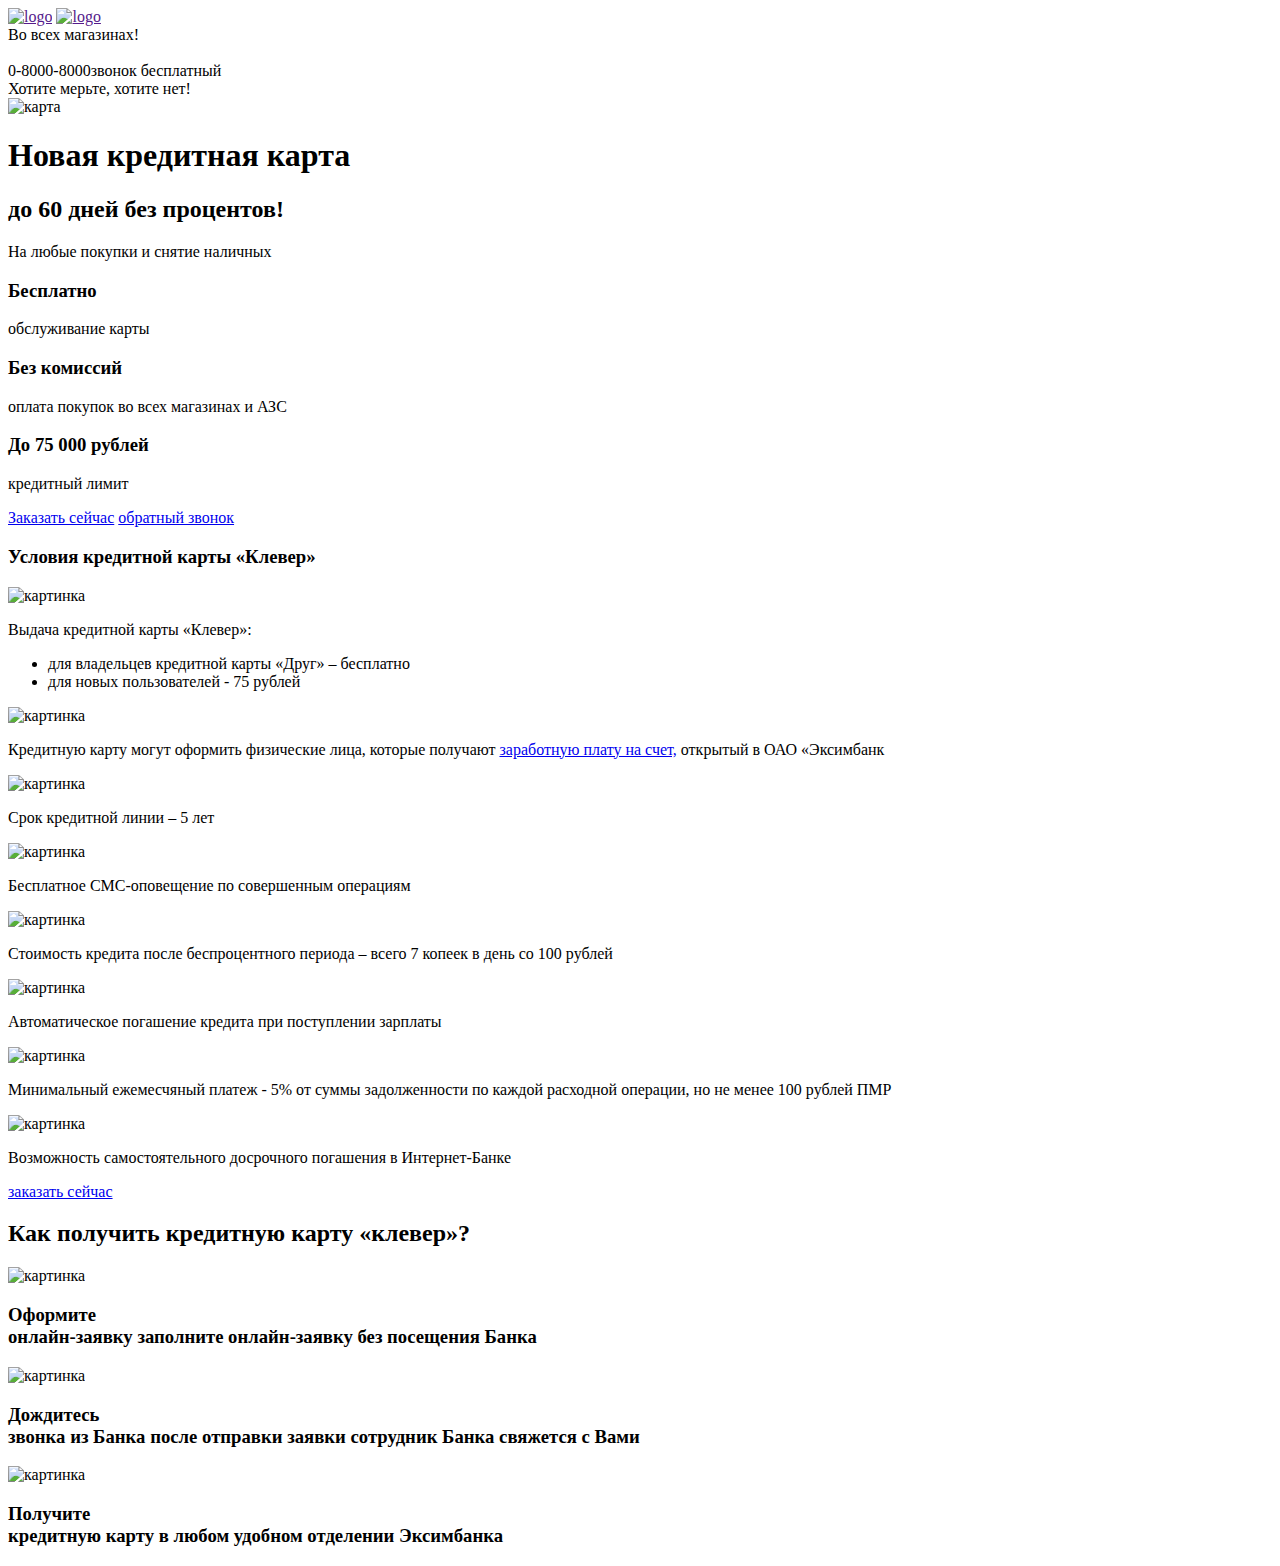
==== index.html @ 8e4f256d "Add files via upload" ====
<!DOCTYPE html>
<html lang="ru">
<head>
   <meta charset="UTF-8">
   <meta name="viewport" content="width=device-width, initial-scale=1.0">
   <title>credit-card</title>
   <meta name="description" content="Приднестровский банк, тел. 0-8000-8000">
   <link rel="preconnect" href="https://fonts.gstatic.com">
   <link href="https://fonts.googleapis.com/css2?family=Roboto:wght@300;400;500;700&display=swap" rel="stylesheet">
   <link rel="stylesheet" href="css/normalize.css">
   <link rel="stylesheet" href="css/style.css">
</head>

<body>
   <header class="header">
      <div class="container">
         <div class="header-block">
            <div class="header-block__logo">
               <a href=""><img src="./img/header/black.png" alt="logo"></a>
               <a href=""><img src="./img/header/Group 126.png" alt="logo"></a>
            </div>
            <div class="header-block__text">Во всех магазинах!</div>
            <div class="header-block__phone">
               <div class="header-block__phone-img">
                  <img src="./img/header/Vector@2x.png" alt="">
               </div>
               <div class="header-block__phone-text">0-8000-8000<span>звонок бесплатный</span></div>
            </div>
         </div>
      </div>
   </header>
   <section class="preview">
      <div class="preview-text">Хотите мерьте, хотите нет!</div>
      <div class="preview-block">
         <div class="preview-block__card">
            <img src="./img/card.png" alt="карта">
         </div>
         <div class="preview-block__percent">
            <h1>Новая кредитная карта</h1>
            <h2>до 60 дней <span>без процентов!</span> </h2>
            <p>На любые покупки и снятие наличных</p>
            <div class="preview-block__percent-credit">
               <div class="preview-block__percent-credit-item">
                  <h3>Бесплатно</h3>
                  <p>обслуживание карты</p>
               </div>
               <div class="preview-block__percent-credit-item">
                  <h3>Без комиссий</h3>
                  <p>оплата покупок во всех магазинах и АЗС</p>
               </div>
               <div class="preview-block__percent-credit-item">
                  <h3>До 75 000 рублей</h3>
                  <p>кредитный лимит</p>
               </div>
            </div>
         </div>
      </div>
      <div class="preview-btn">
         <a class="preview-btn-1" href="#">Заказать сейчас</a>
         <a class="preview-btn-2" href="#">обратный звонок</a>
      </div>
   </section>

   <section class="conditions" >
      <div class="container">
         <div class="conditions-bl">
            <h3>Условия кредитной карты «Клевер»</h3>
         </div>
         <div class="conditions-block">
            <div class="conditions-block__item">
               <div class="conditions-block__item-img">
                  <img src="./img/conditions/Component-1.svg" alt="картинка">
               </div>
               <div class="conditions-block__item-text">
                  <p>Выдача кредитной карты «Клевер»:</p>
                  <ul>
                     <li><span>для владельцев кредитной карты «Друг» – бесплатно</span></li>
                     <li><span>для новых пользователей - 75 рублей</span></li>
                  </ul>
               </div>
            </div>
            <div class="conditions-block__item">
               <div class="conditions-block__item-img">
                  <img src="./img/conditions/Component-2.svg" alt="картинка">
               </div>
               <div class="conditions-block__item-text">
                  <p>Кредитную карту могут оформить физические лица, которые получают <a href="#">заработную плату на счет,</a> открытый в ОАО «Эксимбанк</p>
                </div>
            </div>
            <div class="conditions-block__item">
               <div class="conditions-block__item-img">
                  <img src="./img/conditions/Component-3.svg" alt="картинка">
               </div>
               <div class="conditions-block__item-text">
                  <p>Срок кредитной линии – 5 лет</p>
                </div>
            </div>
            <div class="conditions-block__item">
               <div class="conditions-block__item-img">
                  <img src="./img/conditions/Component-4.svg" alt="картинка">
               </div>
               <div class="conditions-block__item-text">
                  <p>Бесплатное СМС-оповещение по совершенным операциям</p>
               </div>
            </div>
            <div class="conditions-block__item">
               <div class="conditions-block__item-img">
                  <img src="./img/conditions/Component-5.svg" alt="картинка">
               </div>
               <div class="conditions-block__item-text">
                  <p>Стоимость кредита после беспроцентного периода – всего 7 копеек в день со 100 рублей</p>
                </div>
            </div>
            <div class="conditions-block__item">
               <div class="conditions-block__item-img">
                  <img src="./img/conditions/Component-6.svg" alt="картинка">
               </div>
               <div class="conditions-block__item-text">
                  <p>Автоматическое погашение кредита при поступлении зарплаты</p>
                </div>
            </div>
            <div class="conditions-block__item">
               <div class="conditions-block__item-img">
                  <img src="./img/conditions/Component-7.svg" alt="картинка">
               </div>
               <div class="conditions-block__item-text">
                  <p>Минимальный ежемесчяный платеж - 5% от суммы задолженности по каждой расходной операции, но не менее 100 рублей ПМР</p>
                </div>
            </div>
            <div class="conditions-block__item">
               <div class="conditions-block__item-img">
                  <img src="./img/conditions/Component-8.svg" alt="картинка">
               </div>
               <div class="conditions-block__item-text">
                  <p>Возможность самостоятельного досрочного погашения в Интернет-Банке</p>
                </div>
            </div>
         </div>
         <div class="conditions-btn">
            <a class="btn" href="#">заказать сейчас</a>
         </div>
      </div>
   </section>

   <section class="clever" >
      <div class="container">
         <h2>Как получить кредитную карту «клевер»?</h2>
         <div class="clever-block">
            <div class="clever-block__item">
               <div class="clever-block__item-img">
                  <img src="./img/clever/Component-9.png" alt="картинка">
               </div>
               <h3>Оформите<br> онлайн-заявку <span>заполните онлайн-заявку без посещения Банка</span></h3>
            </div>
            <div class="clever-block__item">
               <div class="clever-block__item-img">
                  <img src="./img/clever/Component-10.png" alt="картинка">
               </div>
               <h3>Дождитесь <br>звонка<span> из Банка после отправки заявки сотрудник Банка свяжется с Вами</span></h3>
            </div>
            <div class="clever-block__item">
               <div class="clever-block__item-img">
                  <img src="./img/clever/Component-11.png" alt="картинка">
               </div>
               <h3>Получите<br>кредитную карту <span>в любом удобном отделении Эксимбанка </span></h3>
            </div>
         </div>
      </div>
   </section>




</body>
</html>
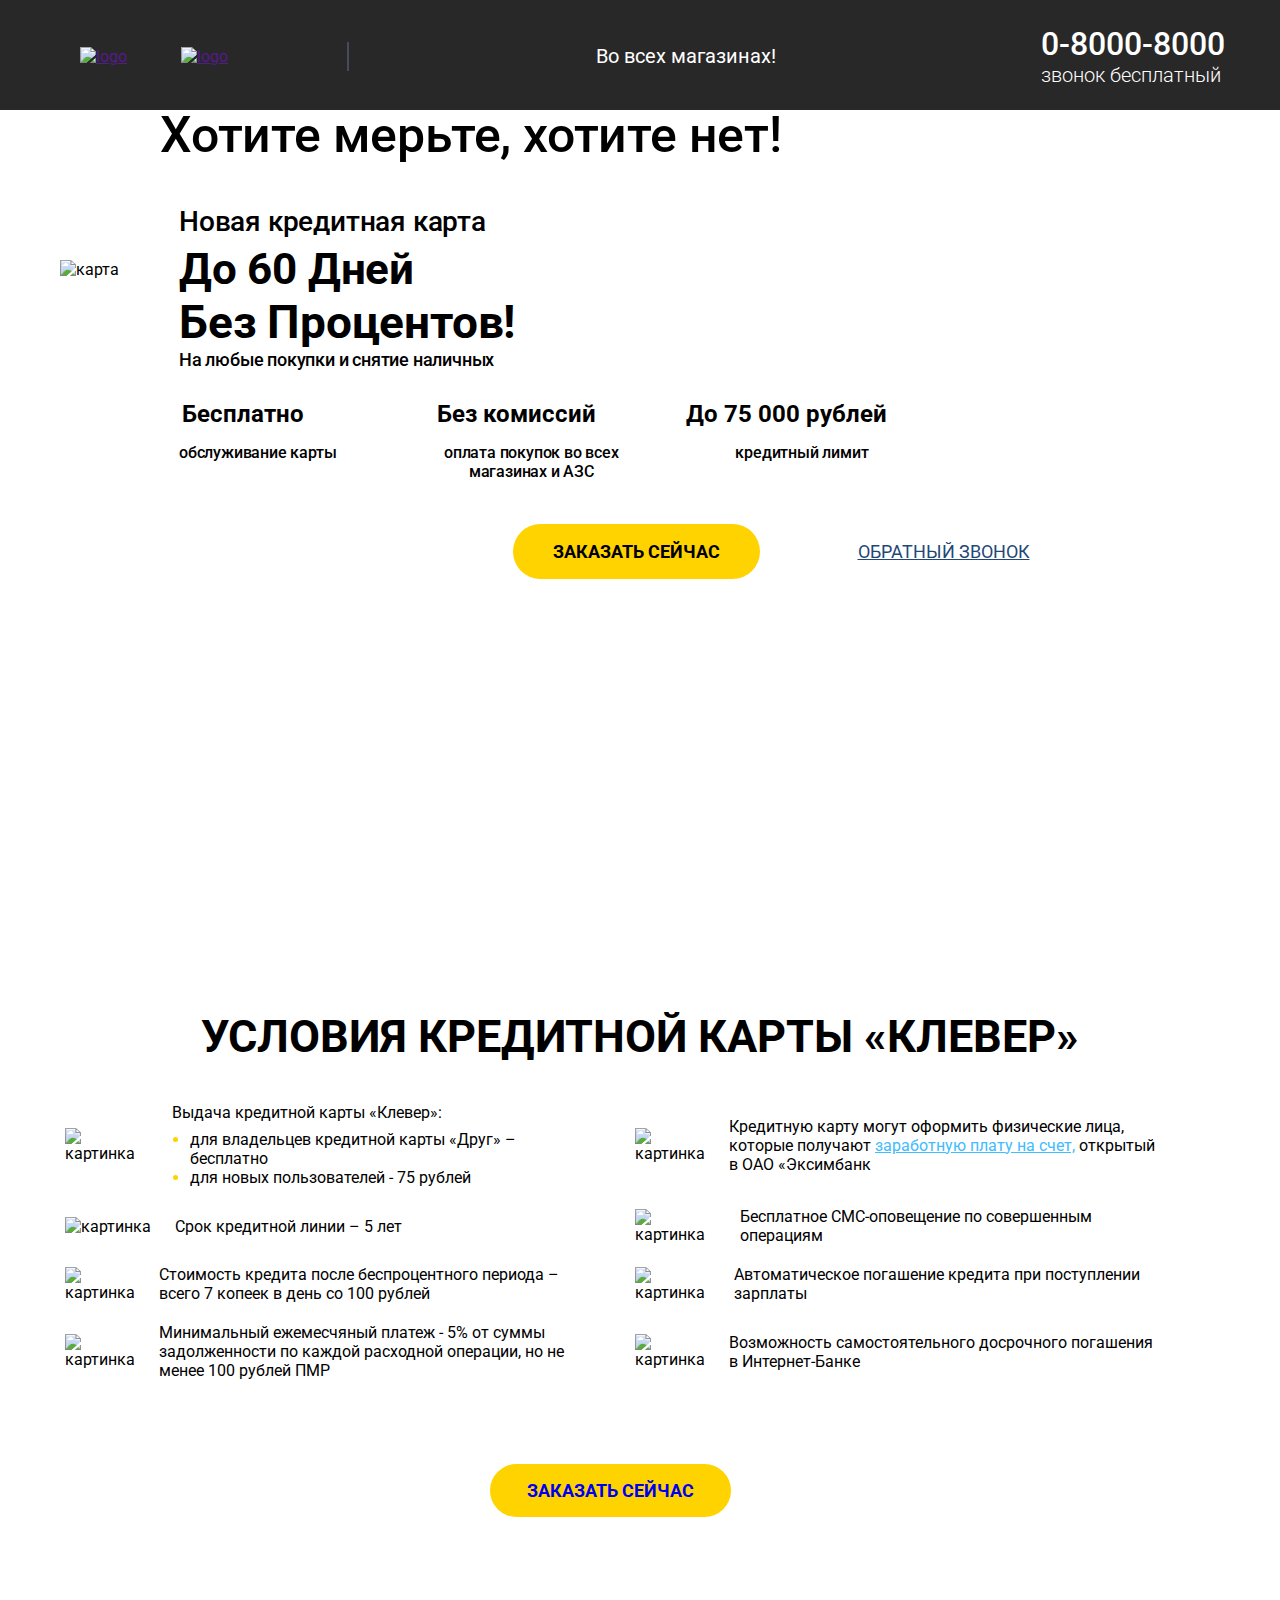
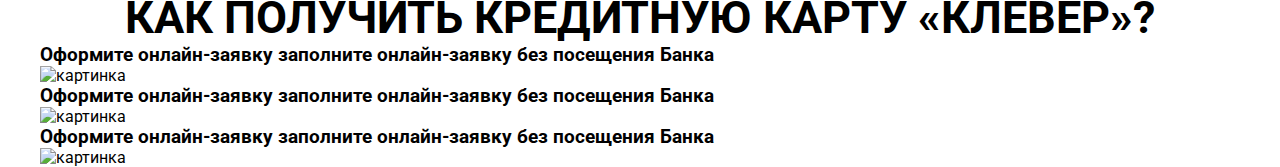
==== commit 7a5c50db: "Add files via upload" ====
--- a/index.html
+++ b/index.html
@@ -3,7 +3,7 @@
 <head>
    <meta charset="UTF-8">
    <meta name="viewport" content="width=device-width, initial-scale=1.0">
-   <title>credit-card</title>
+   <title>Тест</title>
    <meta name="description" content="Приднестровский банк, тел. 0-8000-8000">
    <link rel="preconnect" href="https://fonts.gstatic.com">
    <link href="https://fonts.googleapis.com/css2?family=Roboto:wght@300;400;500;700&display=swap" rel="stylesheet">
@@ -147,22 +147,16 @@
          <h2>Как получить кредитную карту «клевер»?</h2>
          <div class="clever-block">
             <div class="clever-block__item">
-               <div class="clever-block__item-img">
-                  <img src="./img/clever/Component-9.png" alt="картинка">
-               </div>
-               <h3>Оформите<br> онлайн-заявку <span>заполните онлайн-заявку без посещения Банка</span></h3>
+               <h3>Оформите онлайн-заявку заполните онлайн-заявку без посещения Банка</h3>
+               <img src="./img/clever/Component-9.png" alt="картинка">
             </div>
             <div class="clever-block__item">
-               <div class="clever-block__item-img">
-                  <img src="./img/clever/Component-10.png" alt="картинка">
-               </div>
-               <h3>Дождитесь <br>звонка<span> из Банка после отправки заявки сотрудник Банка свяжется с Вами</span></h3>
+               <h3>Оформите онлайн-заявку заполните онлайн-заявку без посещения Банка</h3>
+               <img src="./img/clever/Component-10.png" alt="картинка">
             </div>
             <div class="clever-block__item">
-               <div class="clever-block__item-img">
-                  <img src="./img/clever/Component-11.png" alt="картинка">
-               </div>
-               <h3>Получите<br>кредитную карту <span>в любом удобном отделении Эксимбанка </span></h3>
+               <h3>Оформите онлайн-заявку заполните онлайн-заявку без посещения Банка</h3>
+               <img src="./img/clever/Component-11.png" alt="картинка">
             </div>
          </div>
       </div>
--- a/css/style.css
+++ b/css/style.css
@@ -0,0 +1,495 @@
+* {
+   margin: 0;
+   padding: 0;
+   box-sizing: border-box;
+}
+body {
+   font-family: 'Roboto', sans-serif;
+}
+
+.header {
+   background: #282828;
+   min-height: 110px;
+}
+.container {
+   max-width: 1200px;
+   margin: 0 auto;
+}
+.header-block {
+   display: flex;
+   justify-content: space-between;
+   align-items: center;
+   padding: 25px 15px 0;
+}
+.header-block__logo {
+   border-right: 2px solid #454C59;
+   padding: 5px 8% 5px 0;
+}
+.header-block__logo a {
+   display: inline-block;
+   margin: 0 25px;
+}
+.header-block__text {
+font-size: 20px;
+color: #FFFFFF;
+font-weight: 400;
+}
+.header-block__phone {
+   display: flex;
+}
+.header-block__phone-img {
+   margin: 9px 17px 0 0 ;
+   
+}
+.header-block__phone-img img{
+   max-width: 47px;
+}
+.header-block__phone-text {
+   font-weight: 500;
+   font-size: 32px;
+   color: #ffffff;
+}
+.header-block__phone-text span {
+   display: block;
+   font-weight: 300;
+   font-size: 20px;
+}
+ /* ======== preview ======= */
+.preview-text {
+   font-weight: 500;
+   font-size: 60px;
+   line-height: 78px;
+   letter-spacing: -0.2px;
+   color: #000000;
+   margin: 0 0 0 160px;
+   padding: 30px 0 0 0;
+}
+.preview {
+   background: url(../img/fork-2.png) 0 -60px / 100% no-repeat;
+   min-height: 100vh;
+   padding-bottom: 244px;
+}
+.preview-block {
+   display: flex;
+   padding: 190px 0px 0 180px;
+}
+.preview-block__card {
+   max-width: 603px;
+   margin: 60px 0 0 0;
+
+}
+.preview-block h1 {
+   font-weight: 500;
+   font-size: 37px;
+   letter-spacing: -0.2px;
+   padding-left: 60px;
+   margin: 5px 0;
+   }
+.preview-block h2 {
+   display: block;
+   font-size: 75px;
+   letter-spacing: -0.2px;
+   text-transform: capitalize;
+   padding-left: 60px;
+}
+.preview-block h2 span {
+   display: block;
+   font-size: 85px;
+
+}
+.preview-block p {
+   font-weight: 500;
+   font-size: 32px;
+   letter-spacing: -0.2px;
+   padding-left: 60px;
+   padding-bottom: 20px;
+}
+/* ==== preview-block__percent-credit === */
+.preview-block__percent-credit {
+   display: flex;
+   background: linear-gradient(90deg, #FFFFFF 75.2%, rgba(255, 255, 255, 0) 98.61%);
+   text-align: center;
+   padding-bottom: 18px;
+}
+.preview-block__percent-credit-item {
+   max-width: 320px;
+}
+.preview-block__percent-credit-item h3 {
+   font-weight: 700;
+   font-size: 35px;
+   padding: 20px 0 0 20px;
+}
+.preview-block__percent-credit-item p {
+   font-weight: 500;
+   font-size: 20px;
+   padding: 15px 10px 0 60px;
+}
+/* ===== кнопки ========= */
+
+.preview-btn {
+   padding: 60px 0 0 300px;
+   text-align: center;
+}
+.preview-btn-1 {
+   font-weight: 700;
+   font-size: 18px;
+   line-height: 21px;
+   text-decoration: none;
+   padding: 17px 40px;
+   background: #FFD300;
+   border-radius: 31.8449px;
+   text-transform: uppercase;
+   color: #000000;
+   margin: 0 28px;
+}
+.preview-btn-2 {
+   font-weight: 400;
+   font-size: 18px;
+   line-height: 21px;
+   padding: 17px 38px;
+   text-transform: uppercase;
+   margin: 0 28px;
+   color: #1F4877;
+}
+
+/* =============== conditions============ */
+.conditions-bl {
+   margin-bottom: 30px;
+}
+
+.conditions-bl h3 {
+   text-align: center;
+   text-transform: uppercase;
+   font-weight: bold;
+   font-size: 45px;
+   line-height: 53px;
+}
+/* ===== */
+.conditions-block {
+   display: flex;
+   /* justify-content: center; */
+   flex-wrap: wrap;
+   margin: 0 0 50px;
+}
+
+.conditions-block__item {
+   display: flex;
+   align-items: center;
+   margin: 10px 25px;
+   width: 520px;
+}
+.conditions-block__item-text {
+   padding: 0 0 0 24px;
+}
+.conditions-block__item-text ul {
+   padding: 8px 0 0 18px;
+   color: #FFD300;
+}
+.conditions-block__item-text ul span {
+   color: #000000;
+}
+.conditions-block__item-text p a {
+   color: #40bcff;
+}
+.conditions-btn {
+   margin: 90px auto;
+   width: 300px;
+}
+.conditions-btn .btn {
+   font-weight: 700;
+   font-size: 18px;
+   line-height: 21px;
+   text-align: center;
+   text-transform: uppercase;
+   background: #FFD300;
+   border-radius: 31.8449px;
+   text-decoration: none;
+   padding: 16px 37px;
+}
+
+/* ============= clever ============= */
+
+.clever h2 {
+   font-weight: 700;
+   font-size: 45px;
+   line-height: 53px;
+   text-align: center;
+   text-transform: uppercase;
+}
+
+
+/* =========== media =========== */
+/* =========== media =========== */
+/* =========== media =========== */
+
+/* ======== media 1800 ======== */
+@media (max-width: 1800px) {
+   .preview {
+      padding-bottom: 170px;
+  }
+   .preview-block {
+      padding: 130px 0px 0 60px;
+  }
+}
+/* ======== media 1600 ======== */
+@media (max-width: 1600px) {
+   .preview-block {
+      padding: 90px 0px 0 60px;
+   }
+   .preview-text {
+       padding: 8px 0 0 0;
+   }
+}
+/* ======== media 1500 ======== */
+@media (max-width: 1500px) {
+   .preview-block h1 {
+      font-size: 32px;
+  }
+  .preview-block h2 {
+   font-size: 56px;
+   }
+   .preview-block h2 span {
+    font-size: 60px;
+   }
+   .preview-block p {
+      font-size: 24px;
+      padding-bottom: 14px;
+   }
+  .preview-block__percent-credit-item h3 {
+      font-size: 24px;
+      padding: 20px 0 0 20px;
+   }
+   .preview-block__percent-credit-item p {
+      font-size: 16px;
+      padding-bottom: 8px;
+  }
+  .preview-block__card img {
+   max-width: 450px;
+   }
+}
+/* ======== media 1300 ======== */
+@media (max-width: 1300px) {
+   .preview-text {
+      padding: 0;
+      font-size: 50px;
+      line-height: 50px;
+  }
+   .preview-block {
+      padding: 40px 0px 0 60px;
+   }
+   .preview-block h1 {
+   font-size: 28px;
+   }
+   .preview-block h2 {
+      font-size: 44px;
+   }
+   .preview-block h2 span {
+      font-size: 46px;
+   }
+   .preview-block p {
+      font-size: 18px;
+      padding-bottom: 10px;
+   }
+   .preview-block__percent-credit {
+      padding-bottom: 0px;
+   }
+   .preview-block__percent-credit-item p {
+    font-size: 16px;
+    padding-bottom: 0px;
+   }
+   .preview-block__card img {
+      max-width: 340px;
+  }
+}
+
+/* ======== media 1170 ======== */
+@media (max-width: 1170px) {
+   .preview-text {
+      font-size: 44px;
+      padding:  0;
+   }
+   .preview-block h1 {
+      font-size: 24px;
+   }
+  .preview-block h2 {
+   font-size: 38px;
+   }
+   .preview-block h2 span {
+      font-size: 40px;
+   }
+   .preview-block__percent-credit-item h3 {
+      font-size: 22px;
+      padding: 10px 0 0 10px;
+   }
+   .preview-block__percent-credit-item p {
+      padding: 4px 7px 13px 25px;
+   }
+   .preview-block__card {
+    max-width: 603px;
+    margin: 40px 0 0 0;
+   }
+}
+
+
+/* ======== media 1020 ======== */
+@media (max-width: 1020px) {
+   .header-block__logo a {
+      display: block;
+     }
+     .header-block__logo {
+      border: none;
+      padding: 5px 0;
+  }
+   .preview {
+      background: none;
+      padding: 0;
+   }
+   .preview-text {
+      font-size: 40px;
+      background: #FFD300;
+      text-align: center;
+      padding: 0;
+      margin: 0;
+  }
+   .preview-block {
+      display: block;
+      padding: 0 30px 
+   }
+   .preview-block h1 {
+      padding: 0;
+  }
+   .preview-block h2 {
+      padding: 0;
+  }
+   .preview-block p {
+      padding: 0;
+  }
+   .preview-block__card {
+   margin: 40px auto 0;
+   }
+   .preview-block__card img {
+      display: block;
+      margin: 0px auto 70px;
+   }
+   .preview-block__percent {
+      text-align: center;
+   }
+   .preview-block__percent-credit {
+      margin: 50px 0;
+      display: flex;
+      justify-content: space-between;
+   }
+   .conditions-bl {
+      margin: 130px 0 40px;
+  }
+  .preview-btn {
+   padding: 40px 0 20px 0px;
+   }
+}
+/* ======== media 760 ======== */
+@media (max-width: 760px) {
+   .header-block__text {
+      display: none;
+   }
+  .header-block {
+      padding: 25px 30px 0;
+   }
+   .preview-text {
+      margin: 0;
+      padding: 0 30px;
+   }
+   .preview-btn {
+      padding: 40px 0 20px 0px;
+   }
+   .preview-btn-1 {
+      font-size: 15px;
+      padding: 16px 38px;
+      margin: 0;
+   }
+  .preview-btn-2 {
+   font-size: 15px;
+   padding: 16px 38px;
+   text-transform: uppercase;
+   margin: 0;
+   }
+}
+
+/* ======== media 590 ======== */
+@media (max-width: 590px) {
+   .header-block__phone-text {
+      font-size: 18px;
+   }
+  .header-block__phone-text span {
+   font-size: 12px;
+   }
+   .header-block__phone-img img {
+      max-width: 26px;
+   }
+   .header-block__phone-img {
+      margin: 4px 17px 0 0;
+  }
+  .header-block {
+   padding: 12px 30px 0;
+   }
+   .preview-text {
+      font-size: 30px;
+   }
+  .preview-btn {
+    padding: 0 20px;
+    display: block;
+   }
+   .preview-btn-1 {
+      font-size: 15px;
+      padding: 16px 38px;
+      margin: 30px 0;
+      display: block;
+   }
+  .preview-btn-2 {
+   margin: 30px 0;
+   display: block;
+   }
+   .preview {
+      min-height: 300px;
+   }
+   .preview-block__percent-credit {
+      display: block;
+   }
+   .preview-block__percent-credit-item {
+      margin: 10px auto;
+   }
+}
+
+/* ======== media 460 ======== */
+@media (max-width: 460px) {
+   .header-block__logo img {
+      width: 120px;
+   }
+   .header-block__phone-img {
+      display: none;
+   }
+   .header-block {
+   padding: 12px 10px 0;
+   }
+   .preview-block__card img {
+      max-width: 260px;
+  }
+   .conditions-bl h3 {
+      font-size: 26px;
+      line-height: 38px;
+  }
+  .conditions-block__item {
+   display: block;
+   }
+   .conditions-block__item-img {
+      display: block;
+      text-align: center;
+      margin-bottom: 20px;
+   }
+   .conditions-block__item-text {
+      padding: 0 0 35px 24px;
+  }
+   .conditions-btn {
+      text-align: center;
+  }
+}
+
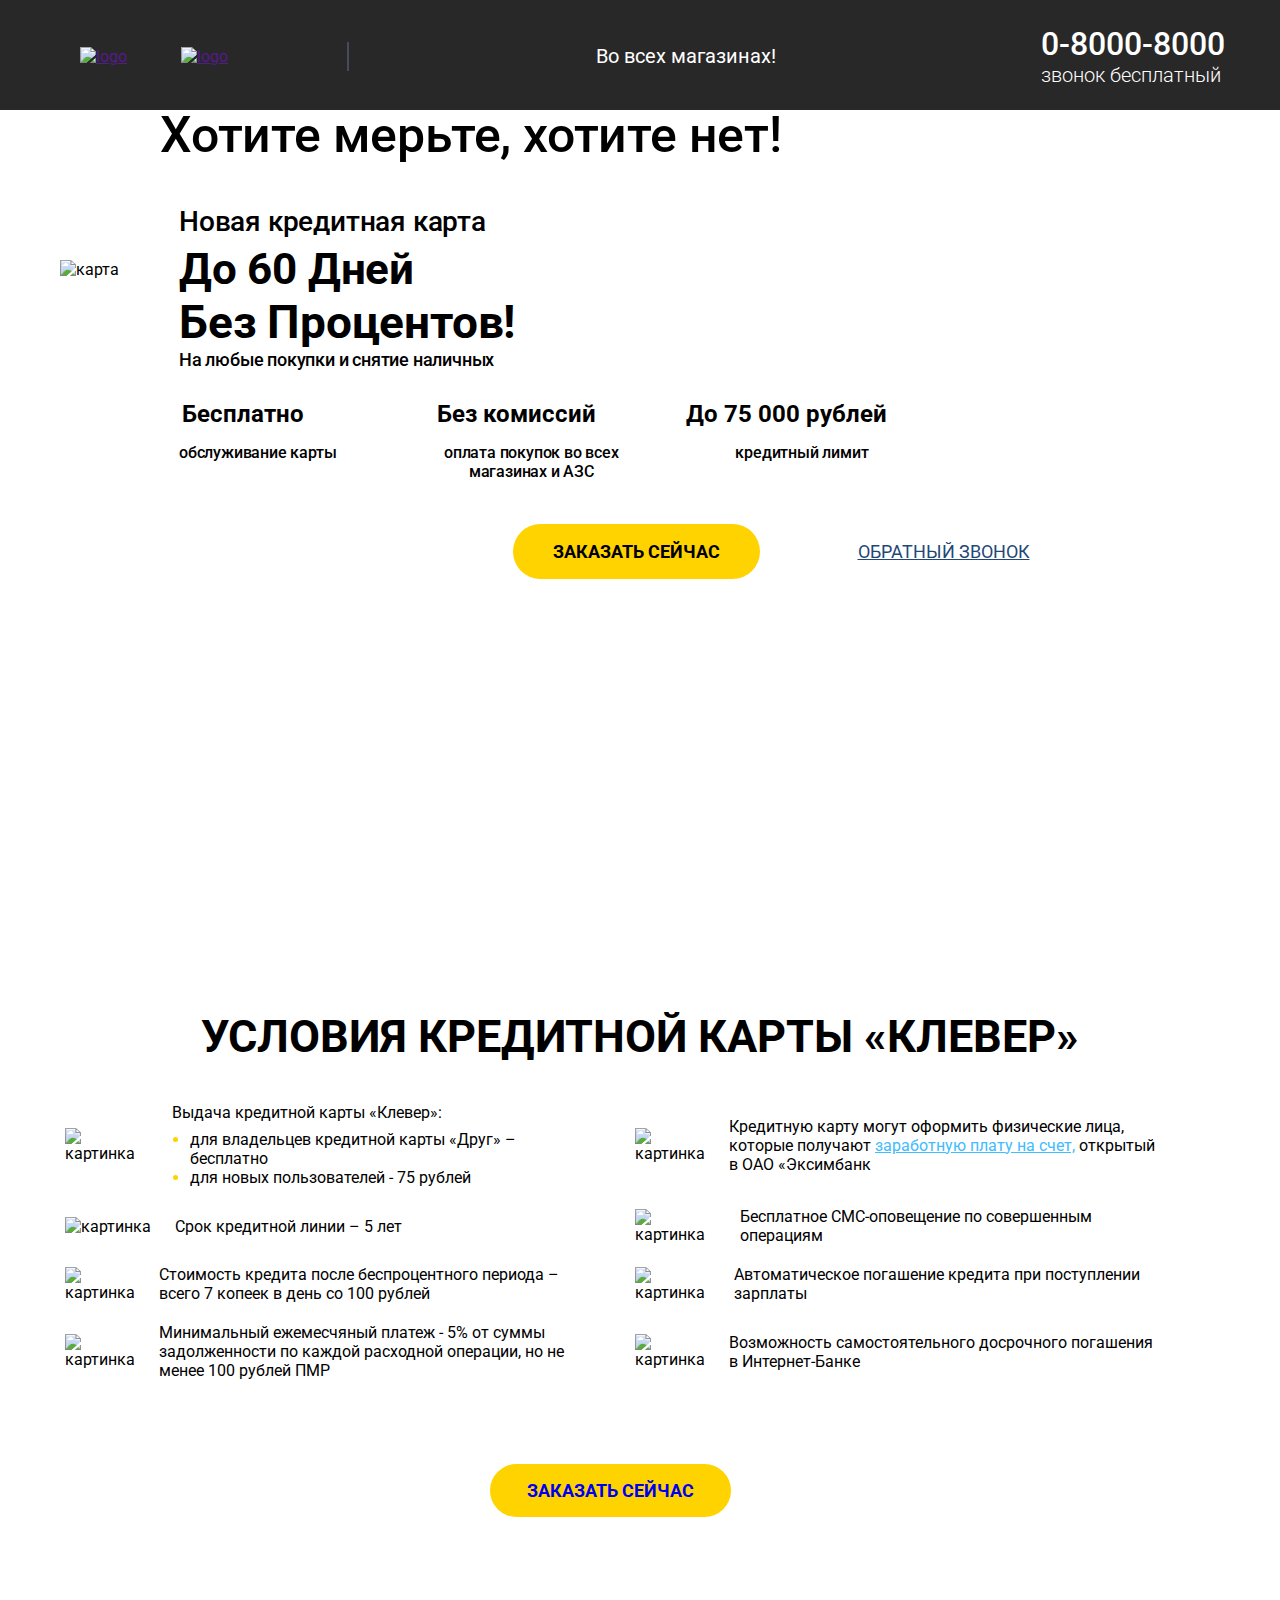
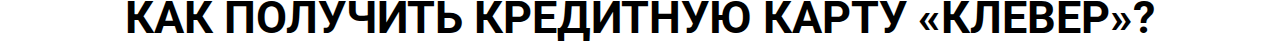
==== commit 2b1556a0: "Add files via upload" ====
--- a/index.html
+++ b/index.html
@@ -145,20 +145,6 @@
    <section class="clever" >
       <div class="container">
          <h2>Как получить кредитную карту «клевер»?</h2>
-         <div class="clever-block">
-            <div class="clever-block__item">
-               <h3>Оформите онлайн-заявку заполните онлайн-заявку без посещения Банка</h3>
-               <img src="./img/clever/Component-9.png" alt="картинка">
-            </div>
-            <div class="clever-block__item">
-               <h3>Оформите онлайн-заявку заполните онлайн-заявку без посещения Банка</h3>
-               <img src="./img/clever/Component-10.png" alt="картинка">
-            </div>
-            <div class="clever-block__item">
-               <h3>Оформите онлайн-заявку заполните онлайн-заявку без посещения Банка</h3>
-               <img src="./img/clever/Component-11.png" alt="картинка">
-            </div>
-         </div>
       </div>
    </section>
 
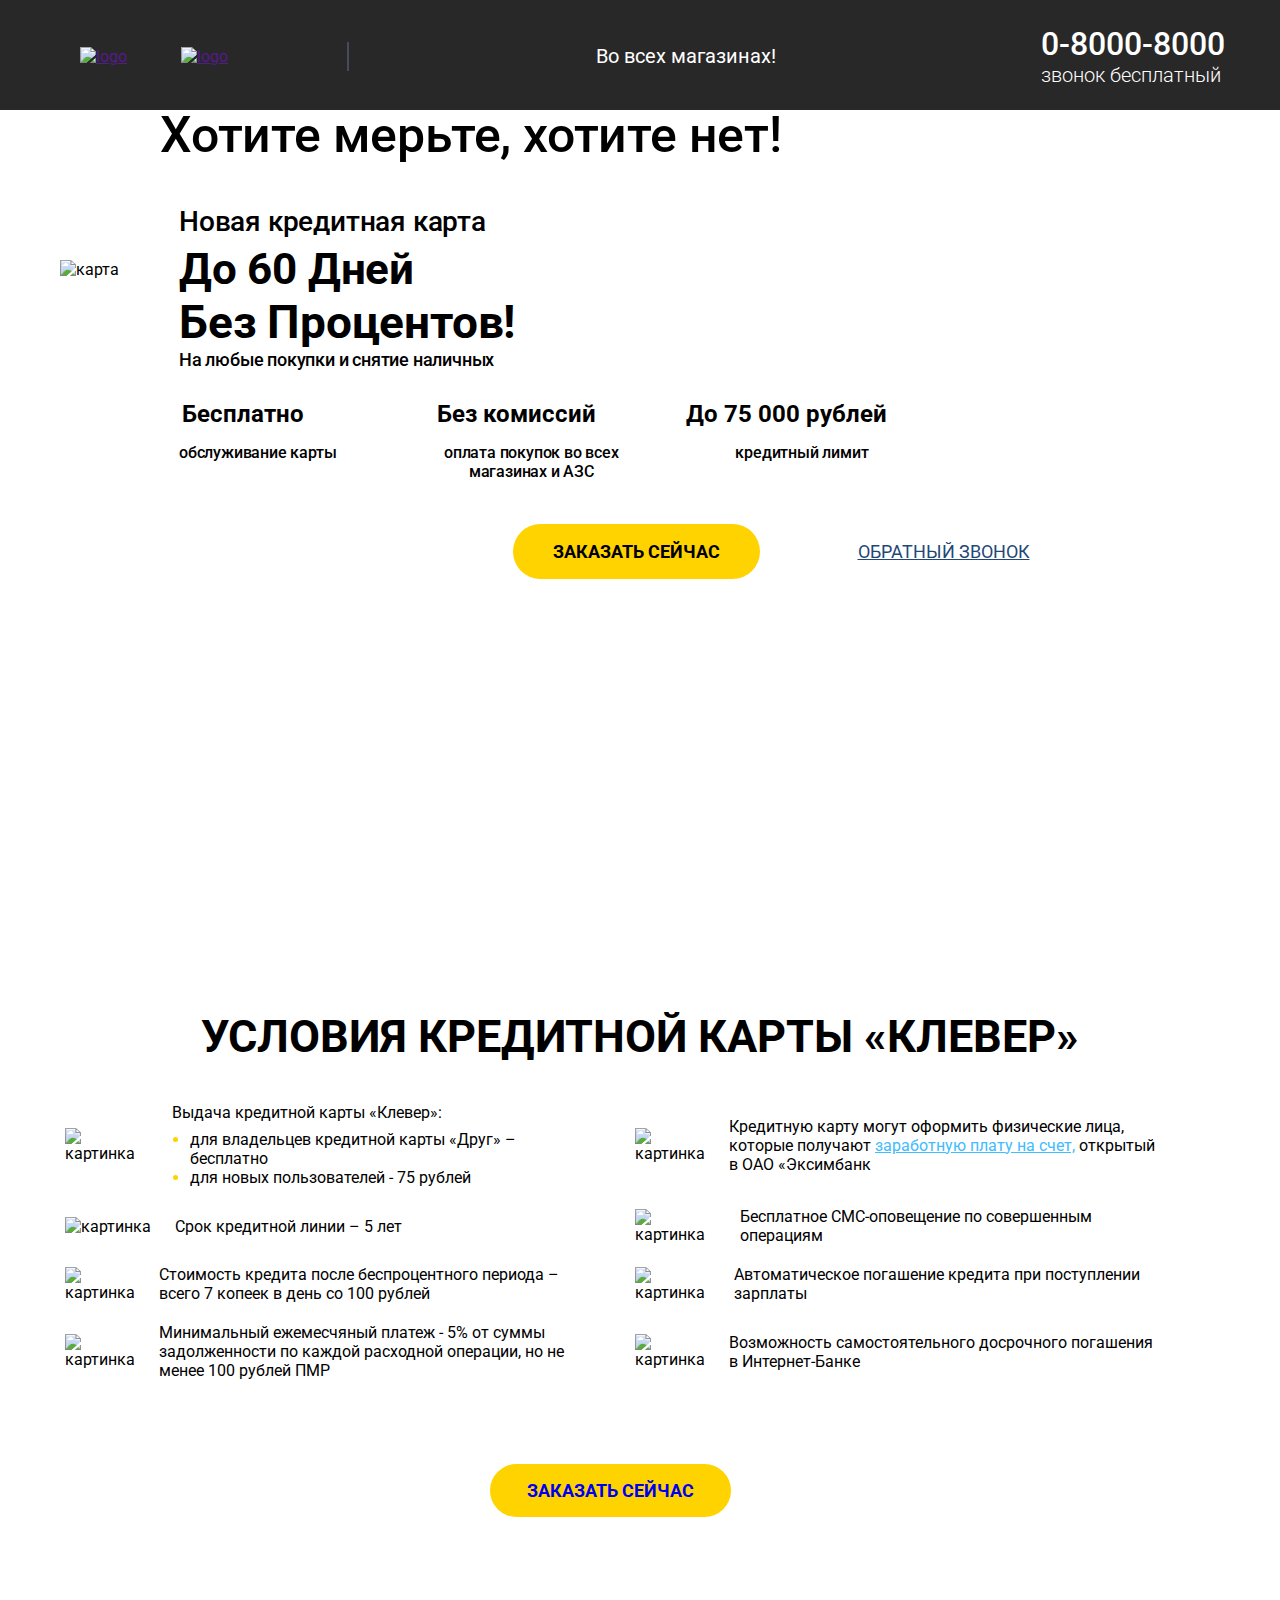
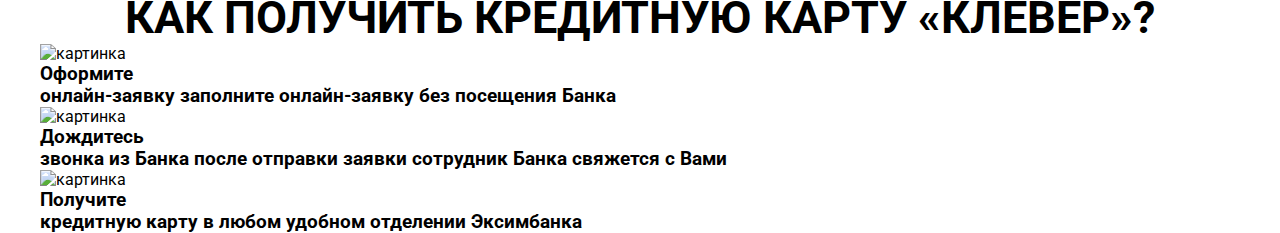
==== commit 580a0254: "Add files via upload" ====
--- a/index.html
+++ b/index.html
@@ -3,7 +3,7 @@
 <head>
    <meta charset="UTF-8">
    <meta name="viewport" content="width=device-width, initial-scale=1.0">
-   <title>Тест</title>
+   <title>credit-card</title>
    <meta name="description" content="Приднестровский банк, тел. 0-8000-8000">
    <link rel="preconnect" href="https://fonts.gstatic.com">
    <link href="https://fonts.googleapis.com/css2?family=Roboto:wght@300;400;500;700&display=swap" rel="stylesheet">
@@ -145,6 +145,26 @@
    <section class="clever" >
       <div class="container">
          <h2>Как получить кредитную карту «клевер»?</h2>
+         <div class="clever-block">
+            <div class="clever-block__item">
+               <div class="clever-block__item-img">
+                  <img src="./img/clever/Component-9.png" alt="картинка">
+               </div>
+               <h3>Оформите<br> онлайн-заявку <span>заполните онлайн-заявку без посещения Банка</span></h3>
+            </div>
+            <div class="clever-block__item">
+               <div class="clever-block__item-img">
+                  <img src="./img/clever/Component-10.png" alt="картинка">
+               </div>
+               <h3>Дождитесь <br>звонка<span> из Банка после отправки заявки сотрудник Банка свяжется с Вами</span></h3>
+            </div>
+            <div class="clever-block__item">
+               <div class="clever-block__item-img">
+                  <img src="./img/clever/Component-11.png" alt="картинка">
+               </div>
+               <h3>Получите<br>кредитную карту <span>в любом удобном отделении Эксимбанка </span></h3>
+            </div>
+         </div>
       </div>
    </section>
 
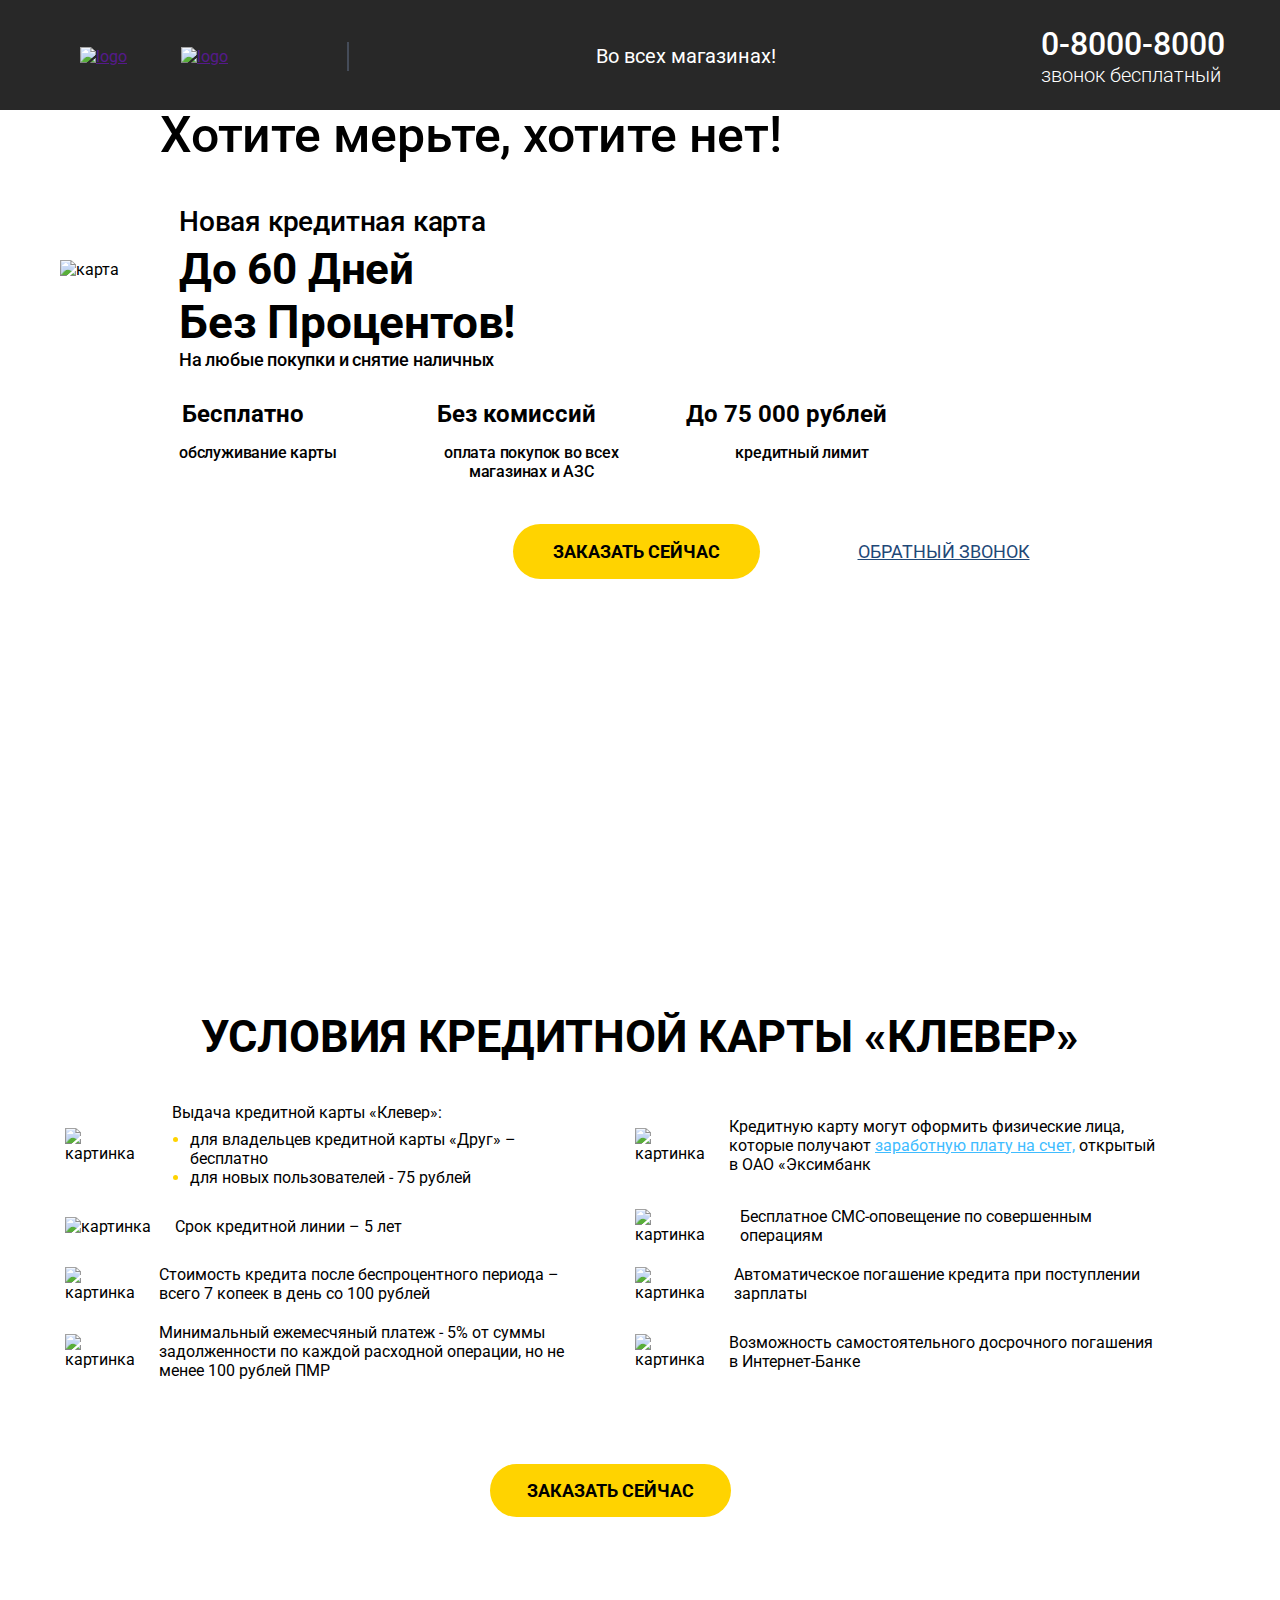
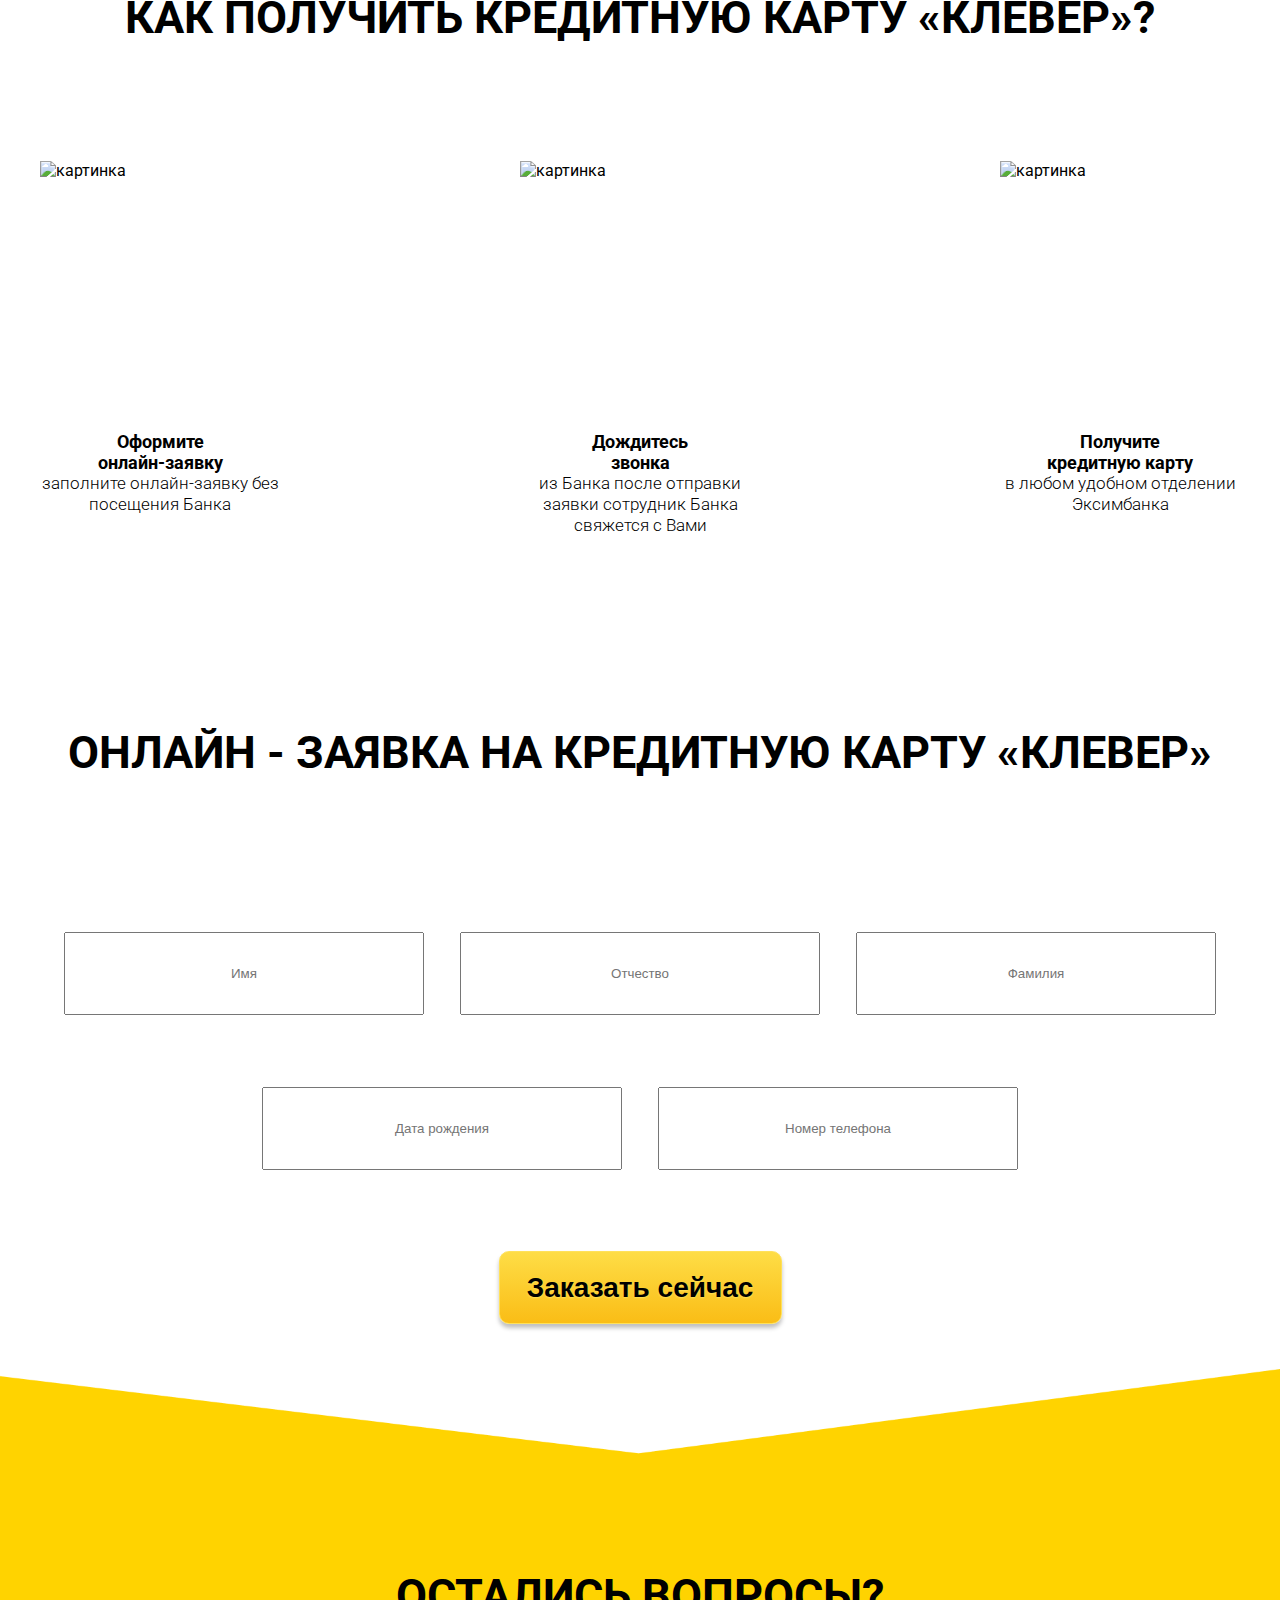
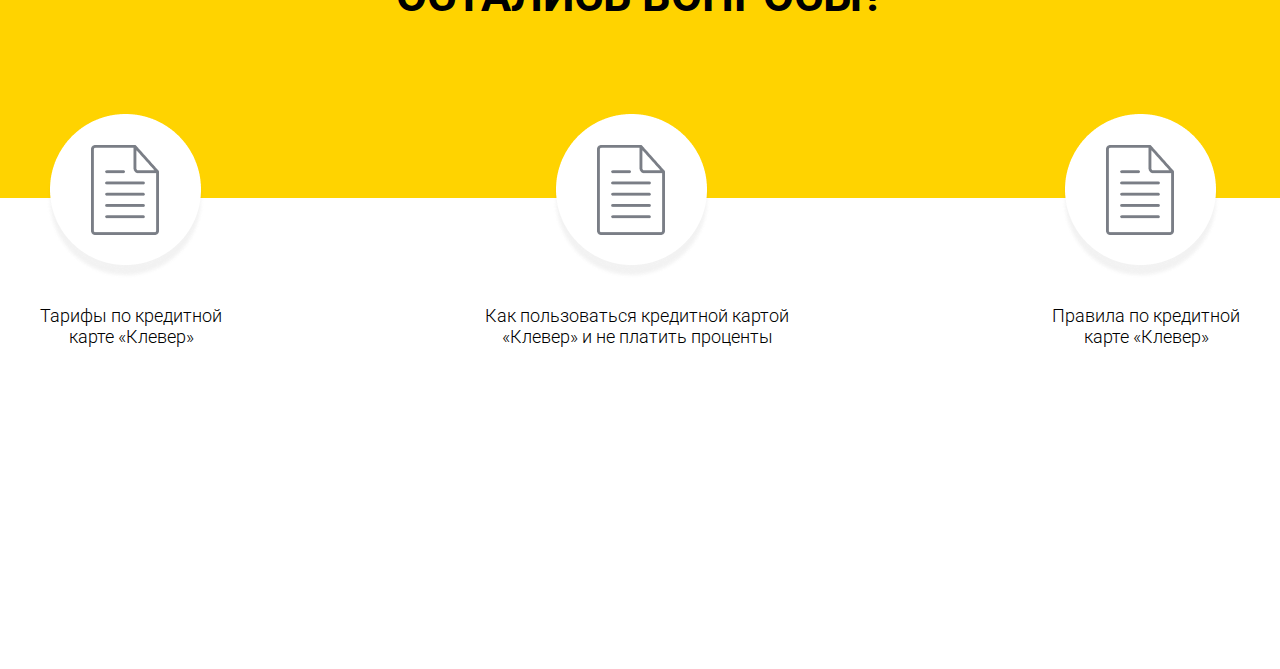
==== commit 58fa52c5: "Add files via upload" ====
--- a/index.html
+++ b/index.html
@@ -165,6 +165,61 @@
                <h3>Получите<br>кредитную карту <span>в любом удобном отделении Эксимбанка </span></h3>
             </div>
          </div>
+         <h2>Онлайн - заявка на кредитную карту «Клевер»</h2>
+         <div class="clever-fofm">
+            <form action="#">
+               <input type="text" placeholder="Имя">
+               <input type="text" placeholder="Отчество">
+               <input type="text" placeholder="Фамилия">
+               <input type="text" placeholder="Дата рождения">
+               <input type="tel" placeholder="Номер телефона">
+               <br>
+               <button class="btn" type="submit">Заказать сейчас</button>
+            </form>
+         </div>
+      </div>
+   </section>
+
+   <section class="questions">
+      <div class="container">
+         <h2>Остались вопросы?</h2>
+         <div class="questions-block">
+            <div class="questions-block__item">
+               <div class="questions-block__item-img">
+                  <img src="./img/questions/Component-12.png" alt="картинка">
+               </div>
+               <div class="questions-block__item-text">
+                  <p>Тарифы по кредитной <br> карте «Клевер»</p>
+                  <a href="#">скачать</a>
+               </div>
+            </div>
+            <div class="questions-block__item">
+               <div class="questions-block__item-img">
+                  <img src="./img/questions/Component-12.png" alt="картинка">
+               </div>
+               <div class="questions-block__item-text">
+                  <p>Как пользоваться кредитной картой <br> «Клевер» и не платить проценты</p>
+                  <a href="#">скачать</a>
+               </div>
+            </div>
+            <div class="questions-block__item">
+               <div class="questions-block__item-img">
+                  <img src="./img/questions/Component-12.png" alt="картинка">
+               </div>
+               <div class="questions-block__item-text">
+                  <p>Правила по кредитной <br> карте «Клевер» </p>
+                  <a href="#">скачать</a>
+               </div>
+            </div>
+         </div>
+      </div>
+   </section>
+
+   <section class="footer">
+      <div class="container">
+         <div class="footer-block">
+            
+         </div>
       </div>
    </section>
 
--- a/css/style.css
+++ b/css/style.css
@@ -205,6 +205,7 @@
    border-radius: 31.8449px;
    text-decoration: none;
    padding: 16px 37px;
+   color: #000000;
 }
 
 /* ============= clever ============= */
@@ -215,7 +216,111 @@
    line-height: 53px;
    text-align: center;
    text-transform: uppercase;
-}
+   margin-bottom: 117px;
+}
+.clever-block {
+   display: flex;
+   justify-content: space-between;
+   margin-bottom: 190px;
+}
+.clever-block__item-img {
+   width: 240px;
+   height: 240px;
+}
+.clever-block__item img {
+   display: block;
+   max-width: 100%;
+}
+.clever-block__item h3 {
+   width: 240px;
+   margin-top: 30px;
+   font-weight: 700;
+   font-size: 18px;
+   line-height: 21px;
+   text-align: center;
+}
+.clever-block__item h3 span {
+   display: block;
+   font-weight: 300;
+   font-size: 17px;
+   line-height: 21px;
+   text-align: center;
+}
+/* ======= clever-fofm =========== */
+.clever-fofm {
+   display: flex;
+   justify-content: space-between;
+   text-align: center;
+}
+.clever-fofm form input {
+   width: 360px;
+   height: 83px;
+   margin: 36px 16px;
+   text-align: center;
+   align-items:center;
+
+}
+.clever-fofm form .btn {
+   font-weight: 700;
+   font-size: 28px;
+   line-height: 33px;
+   text-align: center;
+   color: #000000;
+   border: 0.2px solid #FFE15A;
+   text-shadow: 0px 0.5px 2px #FFE15A;
+   background: linear-gradient(180deg, #FEDD46 0%, #FABD16 100%);
+   box-shadow: 0px 4px 4px rgba(0, 0, 0, 0.25);
+   border-radius: 10px;
+   padding: 19px 15px;
+   width: 283px;
+   margin: 45px 0;
+}
+
+/* ============== questions ========== */
+.questions {
+   background: url(../img/Rectangle-204.png) 0 0 / 100% no-repeat;
+   min-height: 100vh;
+}
+.questions h2 {
+   font-weight: 700;
+   font-size: 45px;
+   line-height: 53px;
+   text-align: center;
+   text-transform: uppercase;
+   padding: 200px 0 70px;
+}
+.questions-block {
+   display: flex;
+   justify-content: space-between;
+}
+.questions-block__item-img {
+   width: 170px;
+   margin: 22px auto;
+}
+.questions-block__item-img img {
+   max-width: 100%;
+}
+.questions-block__item-text {
+   text-align: center;
+}
+.questions-block__item-text p {
+   font-weight: 300;
+   font-size: 18px;
+   line-height: 21px;
+   text-align: center;
+   color: #000000;
+}
+.questions-block__item-text a {
+   display: block;
+   font-weight: normal;
+   font-size: 18px;
+   line-height: 21px;
+   text-align: center;
+   text-decoration-line: underline;
+   color: #FFFFFF;
+}
+
+
 
 
 /* =========== media =========== */
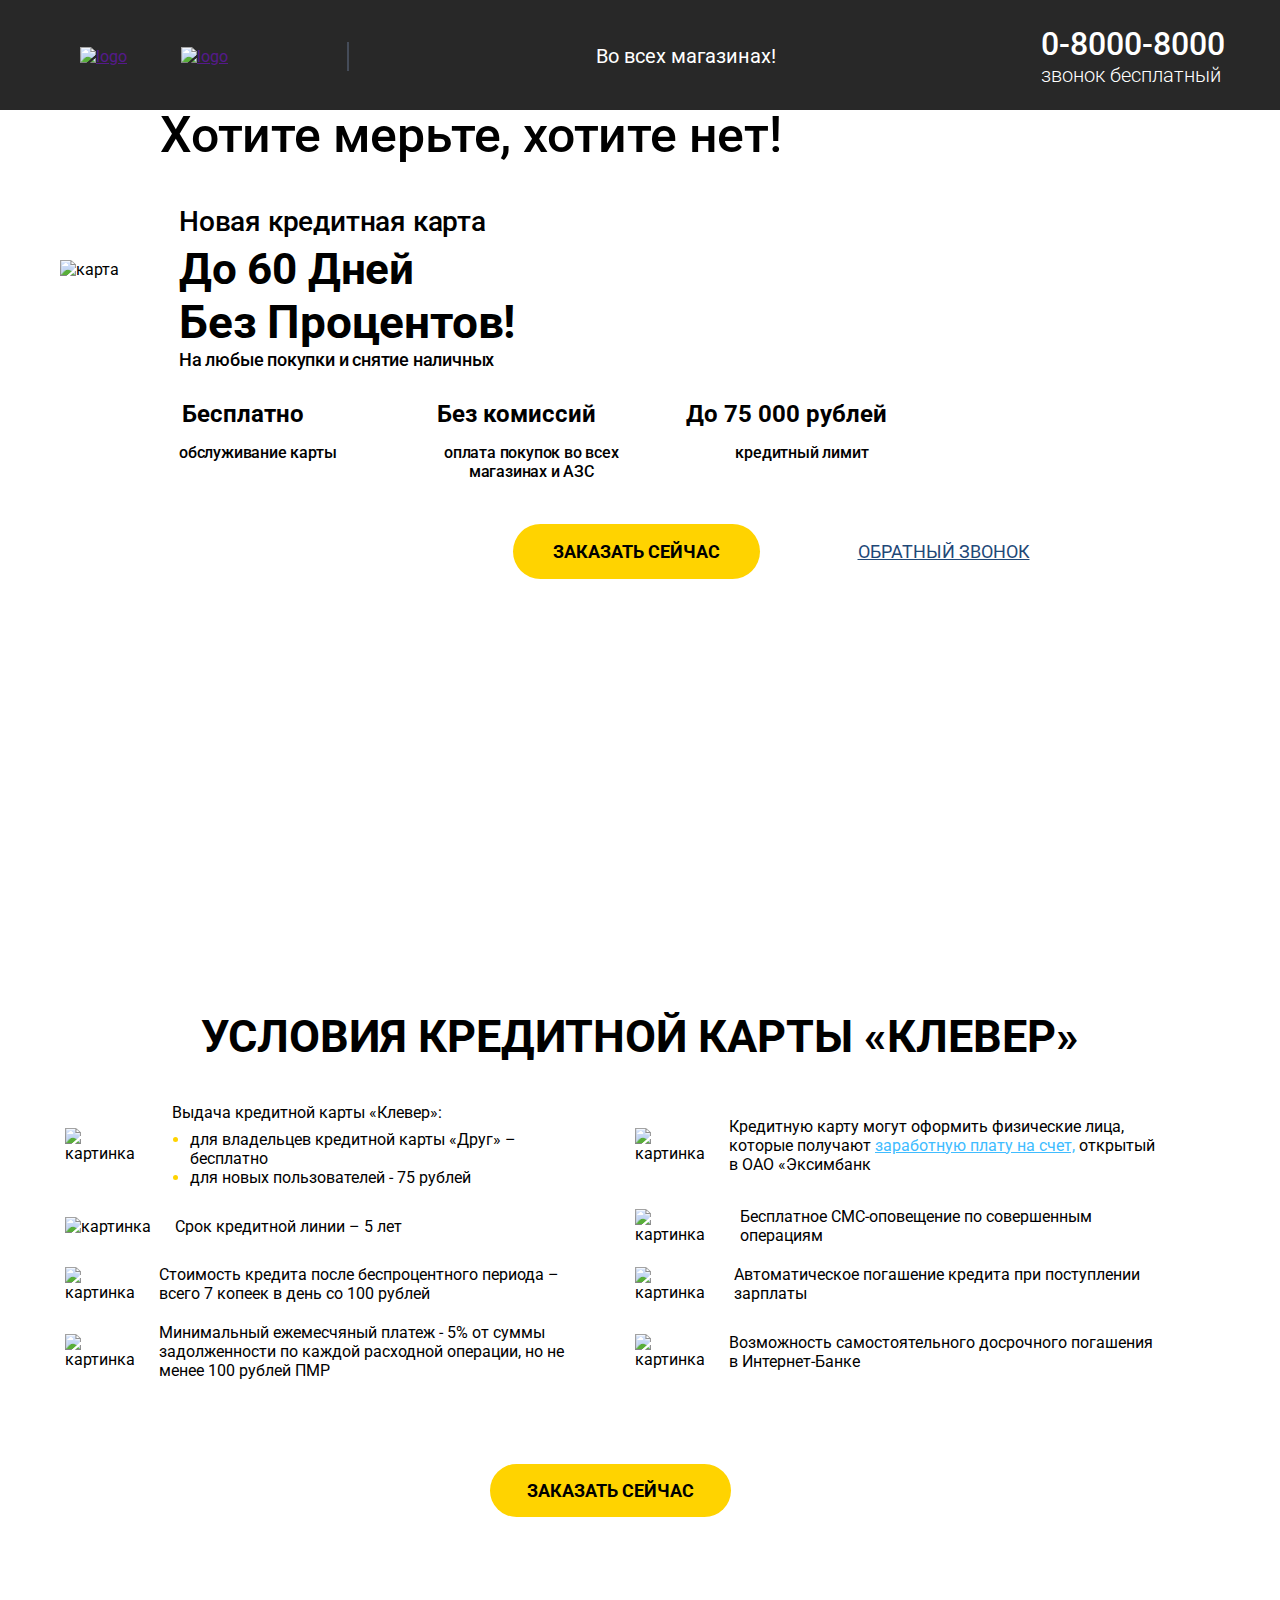
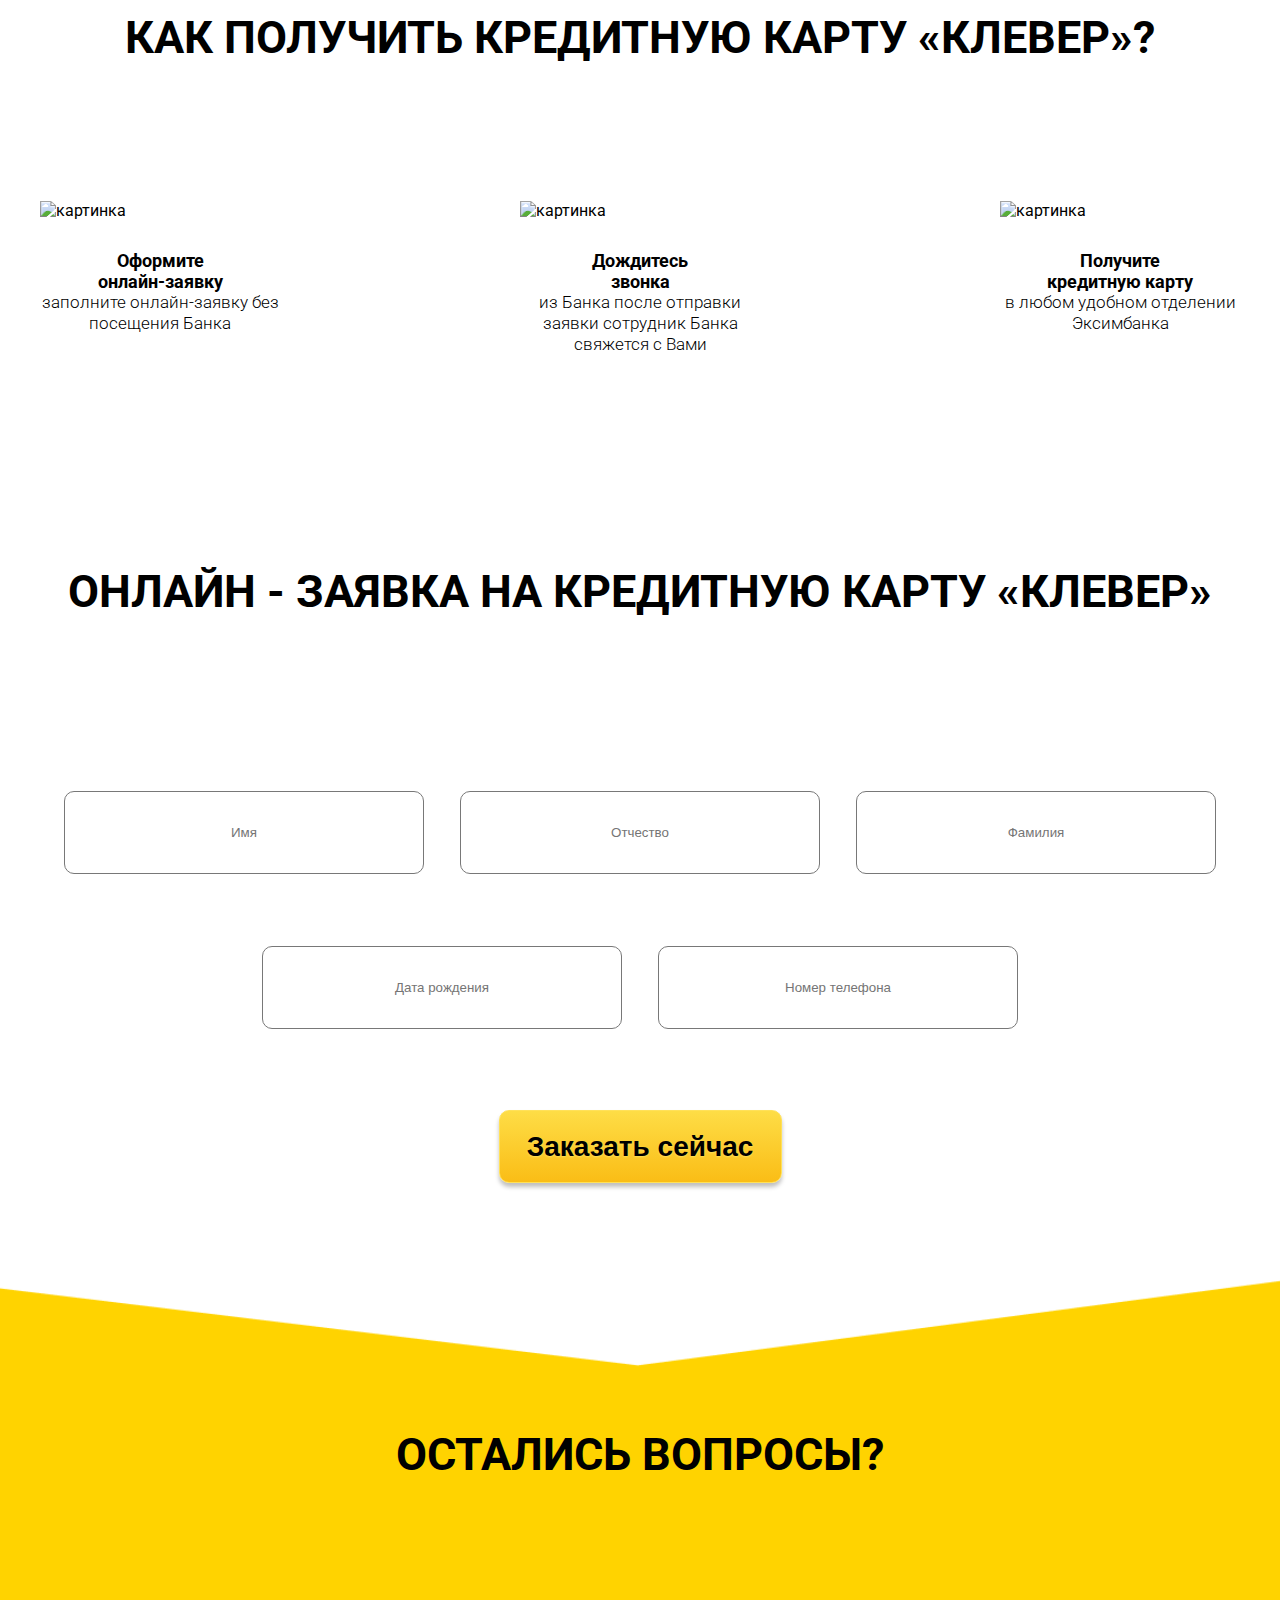
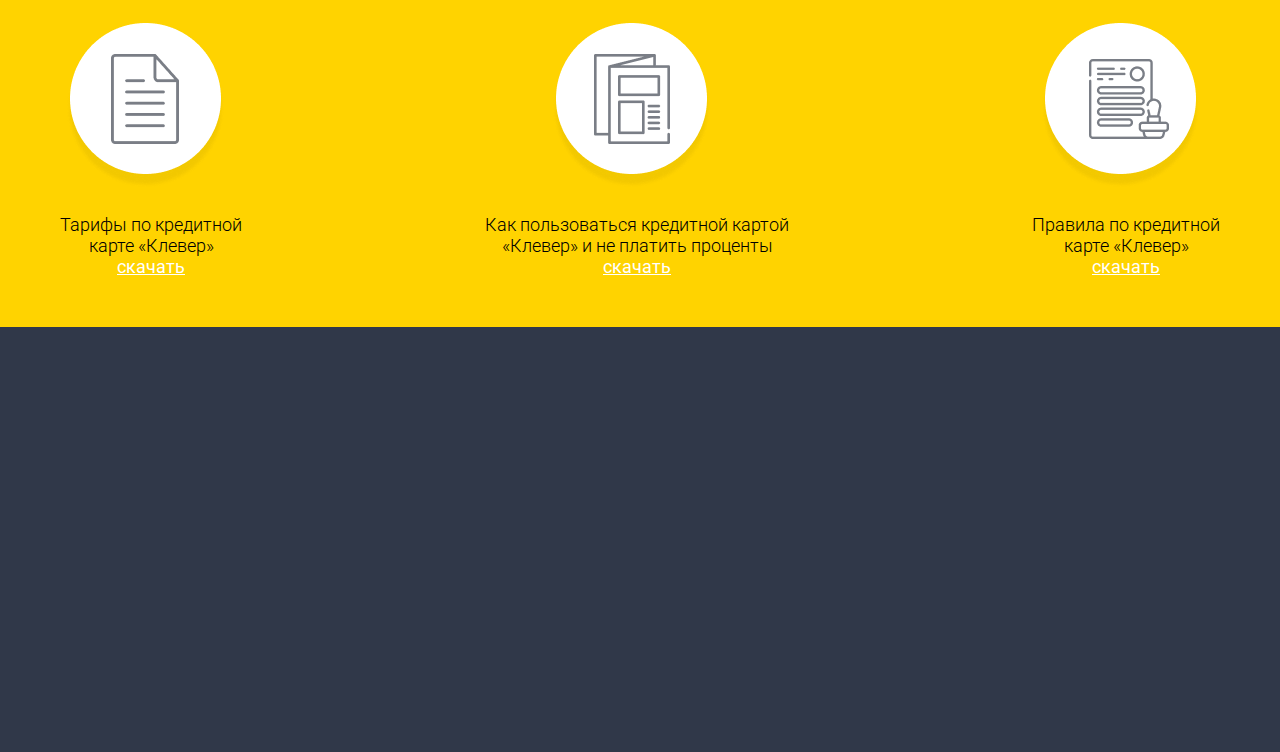
==== commit 437e113c: "Add files via upload" ====
--- a/index.html
+++ b/index.html
@@ -195,7 +195,7 @@
             </div>
             <div class="questions-block__item">
                <div class="questions-block__item-img">
-                  <img src="./img/questions/Component-12.png" alt="картинка">
+                  <img src="./img/questions/Component-13.png" alt="картинка">
                </div>
                <div class="questions-block__item-text">
                   <p>Как пользоваться кредитной картой <br> «Клевер» и не платить проценты</p>
@@ -204,7 +204,7 @@
             </div>
             <div class="questions-block__item">
                <div class="questions-block__item-img">
-                  <img src="./img/questions/Component-12.png" alt="картинка">
+                  <img src="./img/questions/Component-14.png" alt="картинка">
                </div>
                <div class="questions-block__item-text">
                   <p>Правила по кредитной <br> карте «Клевер» </p>
--- a/css/style.css
+++ b/css/style.css
@@ -65,7 +65,7 @@
    padding: 30px 0 0 0;
 }
 .preview {
-   background: url(../img/fork-2.png) 0 -60px / 100% no-repeat;
+   background: url(../img/fork-2.png) 50% -60px / cover no-repeat;
    min-height: 100vh;
    padding-bottom: 244px;
 }
@@ -188,6 +188,7 @@
 .conditions-block__item-text ul span {
    color: #000000;
 }
+
 .conditions-block__item-text p a {
    color: #40bcff;
 }
@@ -217,6 +218,7 @@
    text-align: center;
    text-transform: uppercase;
    margin-bottom: 117px;
+   padding: 20px;
 }
 .clever-block {
    display: flex;
@@ -225,7 +227,7 @@
 }
 .clever-block__item-img {
    width: 240px;
-   height: 240px;
+   margin: 0 auto;
 }
 .clever-block__item img {
    display: block;
@@ -238,6 +240,7 @@
    font-size: 18px;
    line-height: 21px;
    text-align: center;
+
 }
 .clever-block__item h3 span {
    display: block;
@@ -258,6 +261,10 @@
    margin: 36px 16px;
    text-align: center;
    align-items:center;
+   background: #FFFFFF;
+   border: 1px solid #787878;
+   box-sizing: border-box;
+   border-radius: 10px;
 
 }
 .clever-fofm form .btn {
@@ -278,8 +285,8 @@
 
 /* ============== questions ========== */
 .questions {
-   background: url(../img/Rectangle-204.png) 0 0 / 100% no-repeat;
-   min-height: 100vh;
+   background: url(../img/Rectangle-204.png) 50% 0 / cover no-repeat ;
+   min-height: 650px;
 }
 .questions h2 {
    font-weight: 700;
@@ -292,6 +299,9 @@
 .questions-block {
    display: flex;
    justify-content: space-between;
+}
+.questions-block__item {
+   padding: 50px 20px;
 }
 .questions-block__item-img {
    width: 170px;
@@ -321,6 +331,11 @@
 }
 
 
+/* =============== footer ============= */
+.footer {
+   background: #303849;
+   min-height: 425px;
+}
 
 
 /* =========== media =========== */
@@ -474,21 +489,30 @@
    }
    .preview-block__card img {
       display: block;
-      margin: 0px auto 70px;
+      margin: 0px auto 15px;
    }
    .preview-block__percent {
       text-align: center;
    }
    .preview-block__percent-credit {
-      margin: 50px 0;
+      margin: 28px 0;
       display: flex;
       justify-content: space-between;
    }
    .conditions-bl {
-      margin: 130px 0 40px;
+      margin: 30px 0 40px;
   }
   .preview-btn {
    padding: 40px 0 20px 0px;
+   }
+   .conditions-btn {
+      margin: 50px auto;
+   }
+   .clever-block {
+      margin-bottom: 50px;
+   }
+   .clever h2 {
+      margin-bottom: 0px;
    }
 }
 /* ======== media 760 ======== */
@@ -501,7 +525,7 @@
    }
    .preview-text {
       margin: 0;
-      padding: 0 30px;
+      padding: 8 30px;
    }
    .preview-btn {
       padding: 40px 0 20px 0px;
@@ -517,6 +541,39 @@
    text-transform: uppercase;
    margin: 0;
    }
+   /*  === clever-block === */
+   .clever h2 {
+      margin-bottom: 0;
+   }
+   .clever-block {
+      display: flex;
+      flex-direction: column;
+      justify-content: center;
+      margin: 0;
+   }
+   .clever-block__item h3 {
+      margin: 25px auto 50px;
+   }
+   .clever-fofm form input {
+      width: 260px;
+      height: 65px;
+      margin: 10px 10px;
+   }
+   .clever-fofm form .btn {
+      margin: 45px 0 0;
+  }
+   .questions-block {
+      display: flex;
+      flex-direction: column;
+      justify-content: center;
+   }
+   .questions-block__item {
+      padding: 50px 20px;
+  }
+  .questions h2 {
+   font-size: 40px;
+   line-height: 40px;
+  }
 }
 
 /* ======== media 590 ======== */
@@ -538,6 +595,7 @@
    }
    .preview-text {
       font-size: 30px;
+      line-height: 32px;
    }
   .preview-btn {
     padding: 0 20px;
@@ -546,11 +604,11 @@
    .preview-btn-1 {
       font-size: 15px;
       padding: 16px 38px;
-      margin: 30px 0;
+      margin: 10px 0;
       display: block;
    }
   .preview-btn-2 {
-   margin: 30px 0;
+   margin: 10px 0;
    display: block;
    }
    .preview {
@@ -562,6 +620,21 @@
    .preview-block__percent-credit-item {
       margin: 10px auto;
    }
+   .clever h2 {
+      font-weight: 700;
+      font-size: 35px;
+      line-height: 44px;
+      text-align: center;
+      text-transform: uppercase;
+      margin-bottom: 10px;
+      padding: 0;
+   }
+   .questions h2 {
+   padding: 90px 0 100px;
+   }
+   .questions-block__item {
+      padding: 5px 20px;
+  }
 }
 
 /* ======== media 460 ======== */
@@ -577,24 +650,51 @@
    }
    .preview-block__card img {
       max-width: 260px;
-  }
+   }
+   .preview-block__percent h1 {
+      margin-bottom: 25px;
+   }
+   .preview-block__percent h2 {
+      font-size: 34px;
+   }
+   .preview-block__percent h2 span {
+      font-size: 34px;
+   }
    .conditions-bl h3 {
       font-size: 26px;
       line-height: 38px;
   }
-  .conditions-block__item {
-   display: block;
+   .conditions-block__item {
+      margin: 10px 10px;
    }
    .conditions-block__item-img {
       display: block;
       text-align: center;
-      margin-bottom: 20px;
+      margin-bottom: 0;
    }
    .conditions-block__item-text {
-      padding: 0 0 35px 24px;
+      padding: 0 0 0 15px;
   }
    .conditions-btn {
       text-align: center;
-  }
-}
-
+   }
+  .clever h2 {
+   font-size: 26px;
+   line-height: 36px;
+   margin-bottom: 20px;
+   }
+   .clever-block {
+      margin-bottom: 0;
+  }
+   .clever-fofm form input {
+      width: 250px;
+      height: 47px;
+      margin: 10px 0;
+   }
+   .questions h2 {
+      font-size: 28px;
+      line-height: 28px;
+      padding: 100px 0 70px;
+   }
+}
+
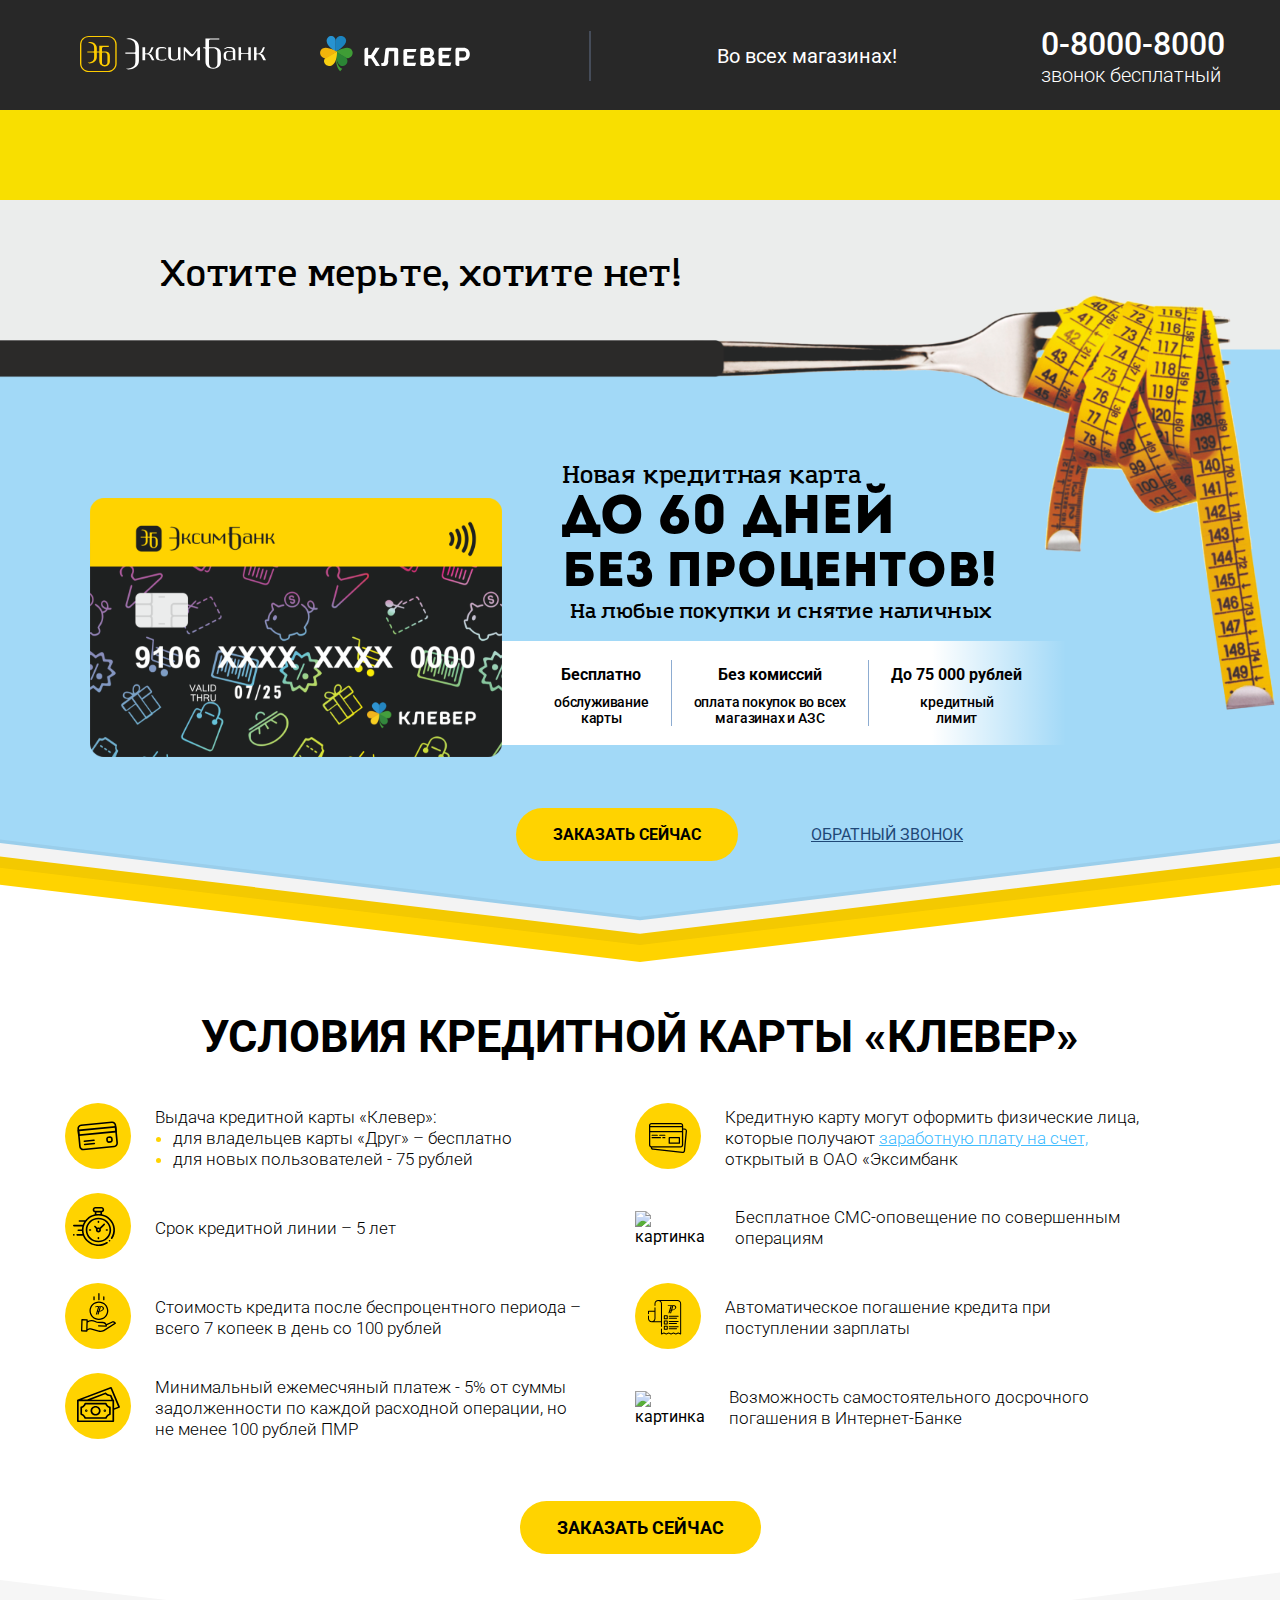
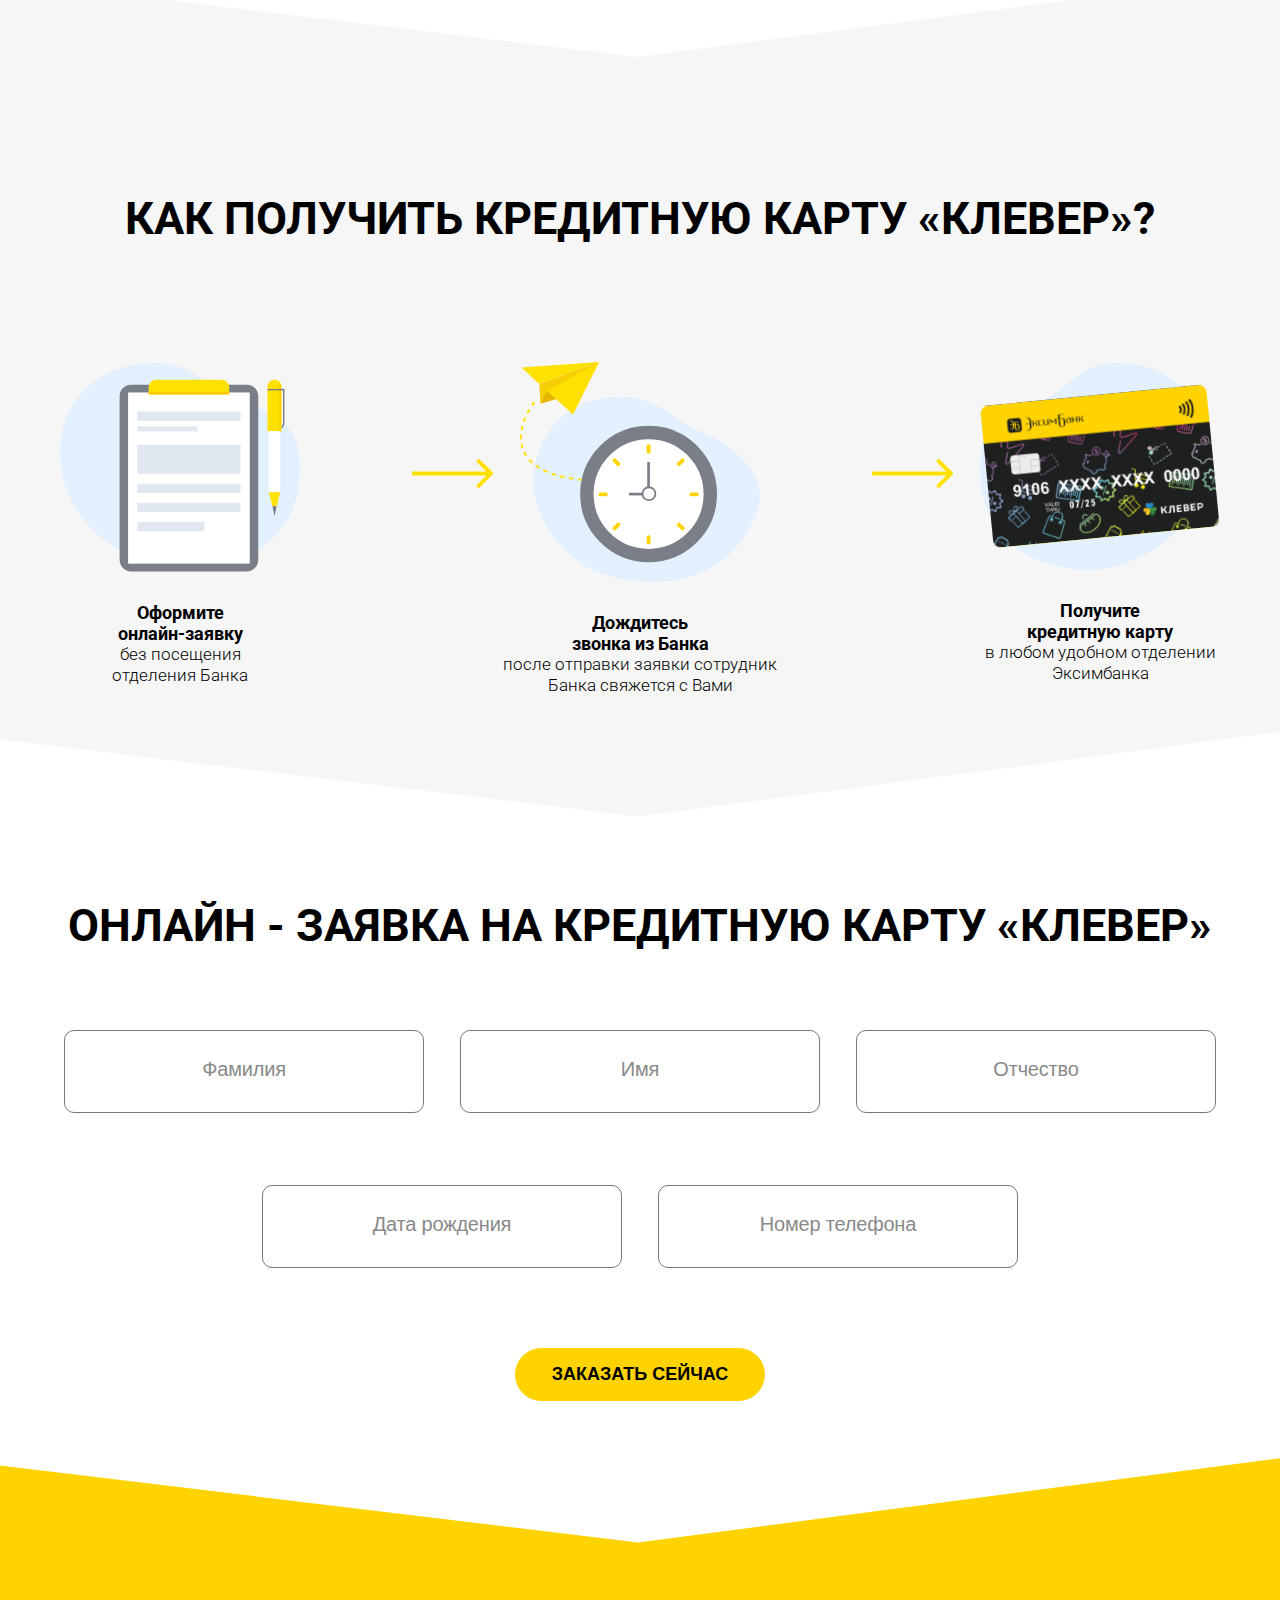
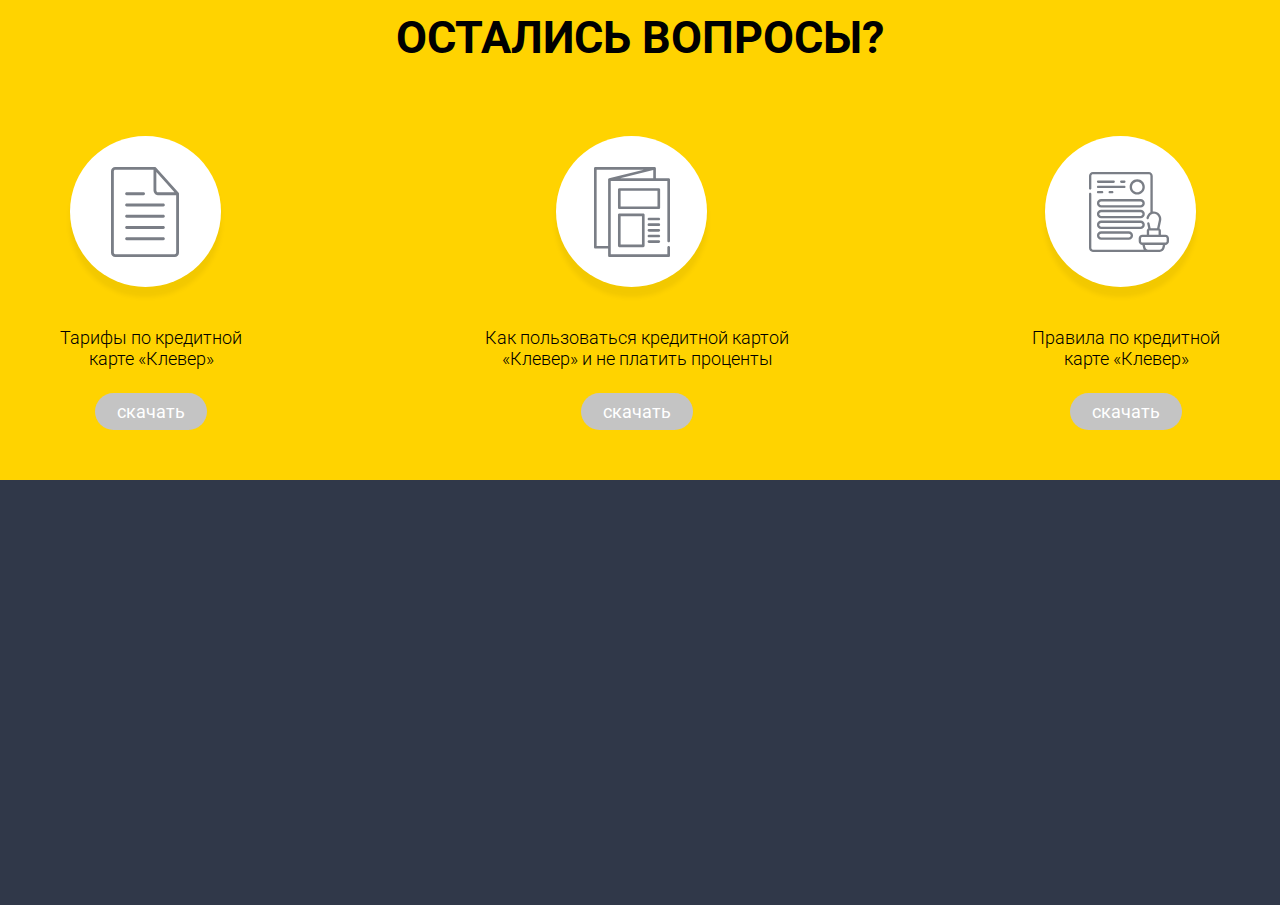
==== commit dc354f97: "Add files via upload" ====
--- a/index.html
+++ b/index.html
@@ -16,41 +16,58 @@
       <div class="container">
          <div class="header-block">
             <div class="header-block__logo">
-               <a href=""><img src="./img/header/black.png" alt="logo"></a>
-               <a href=""><img src="./img/header/Group 126.png" alt="logo"></a>
+               <a href=""><img src="./img/header/black.svg" alt="logo"></a>
+               <a href=""><img src="./img/header/Group-126.svg" alt="logo"></a>
             </div>
             <div class="header-block__text">Во всех магазинах!</div>
             <div class="header-block__phone">
                <div class="header-block__phone-img">
-                  <img src="./img/header/Vector@2x.png" alt="">
-               </div>
-               <div class="header-block__phone-text">0-8000-8000<span>звонок бесплатный</span></div>
+                  <a href="tel:080008000"><img src="./img/header/Vector@2x.png" alt=""></a>
+               </div>
+               <a href="tel:080008000"><div class="header-block__phone-text">0-8000-8000<span>звонок бесплатный</span></div></a>
             </div>
          </div>
       </div>
    </header>
+   <section class="nav-x">
+      <div class="container">
+         <div class="nav-x">
+            <!-- ваш блок навигации -->
+            <!-- ваш блок навигации -->
+            <!-- ваш блок навигации -->
+            <!-- ваш блок навигации -->
+            <!-- ваш блок навигации -->
+         </div>
+      </div>
+   </section>
    <section class="preview">
       <div class="preview-text">Хотите мерьте, хотите нет!</div>
+      <div class="preview-title">
+         <h1>Новая кредитная карта</h1>
+      </div>
       <div class="preview-block">
          <div class="preview-block__card">
-            <img src="./img/card.png" alt="карта">
-         </div>
+            <img src="./img/card.svg" alt="карта">
+         </div>
+         <!--  -->
          <div class="preview-block__percent">
-            <h1>Новая кредитная карта</h1>
-            <h2>до 60 дней <span>без процентов!</span> </h2>
-            <p>На любые покупки и снятие наличных</p>
+            <div class="preview-block__percent-top-text">
+               <h2>до 60 дней <span>без процентов!</span> </h2>
+               <p>На любые покупки и снятие наличных</p>
+            </div>
+            <!--  -->
             <div class="preview-block__percent-credit">
                <div class="preview-block__percent-credit-item">
                   <h3>Бесплатно</h3>
-                  <p>обслуживание карты</p>
+                  <p>обслуживание <br> карты</p>
                </div>
                <div class="preview-block__percent-credit-item">
                   <h3>Без комиссий</h3>
-                  <p>оплата покупок во всех магазинах и АЗС</p>
+                  <p>оплата покупок во всех <br> магазинах и АЗС</p>
                </div>
                <div class="preview-block__percent-credit-item">
                   <h3>До 75 000 рублей</h3>
-                  <p>кредитный лимит</p>
+                  <p>кредитный <br> лимит</p>
                </div>
             </div>
          </div>
@@ -74,7 +91,7 @@
                <div class="conditions-block__item-text">
                   <p>Выдача кредитной карты «Клевер»:</p>
                   <ul>
-                     <li><span>для владельцев кредитной карты «Друг» – бесплатно</span></li>
+                     <li><span>для владельцев карты «Друг» – бесплатно</span></li>
                      <li><span>для новых пользователей - 75 рублей</span></li>
                   </ul>
                </div>
@@ -144,41 +161,49 @@
 
    <section class="clever" >
       <div class="container">
+         <div class="clever-btn">
+            <a class="btn" href="#">заказать сейчас</a>
+         </div>
          <h2>Как получить кредитную карту «клевер»?</h2>
          <div class="clever-block">
             <div class="clever-block__item">
                <div class="clever-block__item-img">
-                  <img src="./img/clever/Component-9.png" alt="картинка">
-               </div>
-               <h3>Оформите<br> онлайн-заявку <span>заполните онлайн-заявку без посещения Банка</span></h3>
+                  <img src="./img/clever/1.svg" alt="картинка">
+               </div>
+               <h3>Оформите<br> онлайн-заявку <span>без посещения <br> отделения Банка</span></h3>
             </div>
             <div class="clever-block__item">
                <div class="clever-block__item-img">
-                  <img src="./img/clever/Component-10.png" alt="картинка">
-               </div>
-               <h3>Дождитесь <br>звонка<span> из Банка после отправки заявки сотрудник Банка свяжется с Вами</span></h3>
+                  <img src="./img/clever/2.svg" alt="картинка">
+               </div>
+               <h3>Дождитесь<br>звонка из Банка<span> после отправки заявки сотрудник <br> Банка свяжется с Вами</span></h3>
             </div>
             <div class="clever-block__item">
                <div class="clever-block__item-img">
-                  <img src="./img/clever/Component-11.png" alt="картинка">
+                  <img src="./img/clever/3.svg" alt="картинка">
                </div>
                <h3>Получите<br>кредитную карту <span>в любом удобном отделении Эксимбанка </span></h3>
             </div>
          </div>
-         <h2>Онлайн - заявка на кредитную карту «Клевер»</h2>
-         <div class="clever-fofm">
-            <form action="#">
-               <input type="text" placeholder="Имя">
-               <input type="text" placeholder="Отчество">
-               <input type="text" placeholder="Фамилия">
-               <input type="text" placeholder="Дата рождения">
-               <input type="tel" placeholder="Номер телефона">
-               <br>
-               <button class="btn" type="submit">Заказать сейчас</button>
-            </form>
-         </div>
-      </div>
-   </section>
+      </div>
+   </section>
+
+   <div class="container">
+      <div class="clever-block__zayvka">
+         <h2>Онлайн - заявка на <span>кредитную карту «Клевер»</span></h2>
+      </div>
+      <div class="clever-fofm">
+         <form action="#">
+            <input type="text" placeholder="Фамилия">
+            <input type="text" placeholder="Имя">
+            <input type="text" placeholder="Отчество">
+            <input type="text" placeholder="Дата рождения">
+            <input type="tel" placeholder="Номер телефона">
+            <br>
+            <button class="btn" type="submit">Заказать сейчас</button>
+         </form>
+      </div>
+   </div>
 
    <section class="questions">
       <div class="container">
@@ -186,7 +211,7 @@
          <div class="questions-block">
             <div class="questions-block__item">
                <div class="questions-block__item-img">
-                  <img src="./img/questions/Component-12.png" alt="картинка">
+                  <img src="./img/questions/1q.svg" alt="картинка">
                </div>
                <div class="questions-block__item-text">
                   <p>Тарифы по кредитной <br> карте «Клевер»</p>
@@ -195,7 +220,7 @@
             </div>
             <div class="questions-block__item">
                <div class="questions-block__item-img">
-                  <img src="./img/questions/Component-13.png" alt="картинка">
+                  <img src="./img/questions/2q.svg" alt="картинка">
                </div>
                <div class="questions-block__item-text">
                   <p>Как пользоваться кредитной картой <br> «Клевер» и не платить проценты</p>
@@ -204,7 +229,7 @@
             </div>
             <div class="questions-block__item">
                <div class="questions-block__item-img">
-                  <img src="./img/questions/Component-14.png" alt="картинка">
+                  <img src="./img/questions/3q.svg" alt="картинка">
                </div>
                <div class="questions-block__item-text">
                   <p>Правила по кредитной <br> карте «Клевер» </p>
--- a/css/style.css
+++ b/css/style.css
@@ -3,6 +3,24 @@
    padding: 0;
    box-sizing: border-box;
 }
+
+@font-face {
+	font-family: 'Intro';
+	src: url('../fonts/Intro.eot');
+	src: local('☺'), url('../fonts/Intro.woff') format('woff'), url('fonts/Intro.ttf') format('truetype'), url('fonts/Intro.svg') format('svg');
+	font-weight: 400;
+	font-style: normal;
+}
+
+
+@font-face {
+	font-family: 'Amazing Grotesk Demi';
+	src: url('../fonts/Amazing Grotesk Demi.eot');
+	src: local('☺'), url('../fonts/Amazing Grotesk Demi.woff') format('woff'), url('fonts/Amazing Grotesk Demi.ttf') format('truetype'), url('fonts/Amazing Grotesk Demi.svg') format('svg');
+	font-weight: 600;
+	font-style: normal;
+}
+
 body {
    font-family: 'Roboto', sans-serif;
 }
@@ -37,6 +55,13 @@
 .header-block__phone {
    display: flex;
 }
+.header-block__phone a {
+   text-decoration: none;
+   transition: .5s all
+}
+.header-block__phone-text:hover {
+   color: #FFD300;
+}
 .header-block__phone-img {
    margin: 9px 17px 0 0 ;
    
@@ -54,80 +79,116 @@
    font-weight: 300;
    font-size: 20px;
 }
+
+ /* ========== nav-x ======== */
+.nav-x {
+   min-height: 90px;
+   background: #EBEDEC;
+   background: #f8df00;
+}
  /* ======== preview ======= */
 .preview-text {
-   font-weight: 500;
+   font-family: 'Amazing Grotesk Demi';
+   font-weight: 600;
    font-size: 60px;
    line-height: 78px;
    letter-spacing: -0.2px;
    color: #000000;
    margin: 0 0 0 160px;
-   padding: 30px 0 0 0;
-}
+   padding: 57px 0 0 0;
+}
+/* .preview {
+   background: url(../img/fork-2.svg) 50% 0px / cover no-repeat;
+   min-height: 1094px;
+} */
 .preview {
-   background: url(../img/fork-2.png) 50% -60px / cover no-repeat;
-   min-height: 100vh;
-   padding-bottom: 244px;
+   background: url(../img/вилка-на-1920.svg) 0 87px / 100% no-repeat, url(../img/fon-bez-vilki.svg) 50% 0px / cover no-repeat;
+   min-height: 1092px;
+
 }
 .preview-block {
    display: flex;
-   padding: 190px 0px 0 180px;
+   padding: 0px 0px 0 184px;
 }
 .preview-block__card {
-   max-width: 603px;
-   margin: 60px 0 0 0;
-
-}
-.preview-block h1 {
-   font-weight: 500;
+   width: 603px;
+   margin: 5px 0 0 0;
+}
+.preview-block__card img {
+   max-width: 100%;
+}
+.preview-title h1 {
+   font-family: 'Amazing Grotesk Demi';
+   font-weight: 600;
    font-size: 37px;
+   line-height: 48px;
    letter-spacing: -0.2px;
-   padding-left: 60px;
-   margin: 5px 0;
+   padding: 0 0 0 60px;
+   margin: 234px 0 3px 787px;
+   /* text-align: center; */
+   }
+   .preview-block__percent {
+      display: block;
    }
 .preview-block h2 {
+	font-family: 'Intro';
+   font-weight: 400;
    display: block;
-   font-size: 75px;
+   font-size: 80px;
+   line-height: 80px;
    letter-spacing: -0.2px;
    text-transform: capitalize;
    padding-left: 60px;
 }
 .preview-block h2 span {
    display: block;
-   font-size: 85px;
+   font-size: 80px;
+   line-height: 80px;
 
 }
 .preview-block p {
-   font-weight: 500;
+   font-family: 'Amazing Grotesk Demi';
+   font-weight: 600;
    font-size: 32px;
+   line-height: 42px;
    letter-spacing: -0.2px;
-   padding-left: 60px;
-   padding-bottom: 20px;
+   padding-left: 68px;
+   color: #000000;
 }
 /* ==== preview-block__percent-credit === */
 .preview-block__percent-credit {
    display: flex;
+   /* justify-content: space-between; */
    background: linear-gradient(90deg, #FFFFFF 75.2%, rgba(255, 255, 255, 0) 98.61%);
    text-align: center;
-   padding-bottom: 18px;
-}
+   margin: 22px 0;
+    padding: 19px 30px 19px 30px;
+}
+/* ===== дочерние ====== */
 .preview-block__percent-credit-item {
-   max-width: 320px;
-}
+   border-right: 1px solid rgba(28, 90, 163, 0.5);
+   padding: 0 30px;
+}
+.preview-block__percent-credit-item:last-child {
+   border-right: none;
+}
+
 .preview-block__percent-credit-item h3 {
+   font-family: 'Roboto', sans-serif;
    font-weight: 700;
    font-size: 35px;
-   padding: 20px 0 0 20px;
 }
 .preview-block__percent-credit-item p {
+   font-family: 'Roboto', sans-serif;
    font-weight: 500;
-   font-size: 20px;
-   padding: 15px 10px 0 60px;
+   font-size: 18px;
+   line-height: 22px;
+   padding: 22px 0 3px 0;
 }
 /* ===== кнопки ========= */
 
 .preview-btn {
-   padding: 60px 0 0 300px;
+   padding: 70px 0 0 276px;
    text-align: center;
 }
 .preview-btn-1 {
@@ -135,26 +196,36 @@
    font-size: 18px;
    line-height: 21px;
    text-decoration: none;
-   padding: 17px 40px;
+   padding: 17px 37px;
    background: #FFD300;
    border-radius: 31.8449px;
    text-transform: uppercase;
    color: #000000;
-   margin: 0 28px;
+   margin: 0 16px;
+   transition: .5s all;
+}
+.preview-btn-1:hover {
+   background: #F2C800;
 }
 .preview-btn-2 {
    font-weight: 400;
    font-size: 18px;
    line-height: 21px;
-   padding: 17px 38px;
+   padding: 17px 37px;
    text-transform: uppercase;
-   margin: 0 28px;
+   margin: 0 16px;
    color: #1F4877;
+   transition: .5s all;
+}
+.preview-btn-2:hover {
+   color: #91B1D8;
+   text-decoration: none;
 }
 
 /* =============== conditions============ */
 .conditions-bl {
    margin-bottom: 30px;
+   padding-top: 48px;
 }
 
 .conditions-bl h3 {
@@ -181,22 +252,64 @@
 .conditions-block__item-text {
    padding: 0 0 0 24px;
 }
+
 .conditions-block__item-text ul {
-   padding: 8px 0 0 18px;
+   padding: 0px 0 0 18px;
    color: #FFD300;
-}
+   list-style: disc !important;
+   font-size: 16px;
+   font-weight: 300;
+   font-size: 17px;
+   line-height: 21px;
+}
+
 .conditions-block__item-text ul span {
    color: #000000;
 }
-
+.conditions-block__item-text p {
+   font-weight: 300;
+   font-size: 17px;
+   line-height: 21px;
+   color: #000000;
+}
 .conditions-block__item-text p a {
    color: #40bcff;
 }
-.conditions-btn {
-   margin: 90px auto;
-   width: 300px;
-}
-.conditions-btn .btn {
+   /* кнока заменяется будет */
+   .conditions-btn {
+      margin: 64px auto;
+      width: 241px;
+   }
+   .conditions .btn {
+      font-weight: 700;
+      font-size: 18px;
+      line-height: 21px;
+      text-align: center;
+      text-transform: uppercase;
+      background: #FFD300;
+      border-radius: 31.8449px;
+      text-decoration: none;
+      padding: 16px 37px;
+      color: #000000;
+      transition: .6s all;
+   }
+   .conditions .btn:hover {
+      background: #F2C800;
+   }
+
+   .conditions-btn {
+      display: none;
+   }
+/* ============= clever ============= */
+.clever {
+   background: url(../img/clever/fon-clever.svg) 50% 0px / cover no-repeat ;
+   min-height: 100vh;
+}
+.clever-btn {
+   margin: 64px auto;
+   width: 241px;
+}
+.clever-btn .btn {
    font-weight: 700;
    font-size: 18px;
    line-height: 21px;
@@ -207,9 +320,11 @@
    text-decoration: none;
    padding: 16px 37px;
    color: #000000;
-}
-
-/* ============= clever ============= */
+   transition: .6s all;
+}
+.clever-btn .btn:hover {
+   background: #F2C800;
+}
 
 .clever h2 {
    font-weight: 700;
@@ -218,29 +333,60 @@
    text-align: center;
    text-transform: uppercase;
    margin-bottom: 117px;
-   padding: 20px;
+   padding: 190px 20px 0px 20px;
 }
 .clever-block {
    display: flex;
    justify-content: space-between;
-   margin-bottom: 190px;
+   margin-bottom: 98px;
+}
+
+.clever-block__item {
+   position: relative;
 }
 .clever-block__item-img {
    width: 240px;
    margin: 0 auto;
 }
+
+.clever-block__item-img::after {
+   content: '';
+   display: block;
+   position: absolute;
+   background: url(../img/clever/Arrow-4.svg) 0 0 / 100% no-repeat;
+   top: 50%;
+   left: 133%;
+   margin-top: -25%;
+   min-width: 81px;
+   height: 29px;
+   z-index: 5;
+}
+.clever-block .clever-block__item:nth-child(3) .clever-block__item-img:after {
+   display: none;
+   content: '';
+   overflow: hidden;
+   opacity: 0;
+}
 .clever-block__item img {
    display: block;
    max-width: 100%;
 }
 .clever-block__item h3 {
-   width: 240px;
+   width: 280px;
    margin-top: 30px;
    font-weight: 700;
    font-size: 18px;
    line-height: 21px;
    text-align: center;
-
+}
+.clever-block__zayvka h2 {
+   font-weight: 700;
+   font-size: 45px;
+   line-height: 53px;
+   text-align: center;
+   text-transform: uppercase;
+   margin-bottom: 42px;
+   padding: 82px 20px 0 20px;
 }
 .clever-block__item h3 span {
    display: block;
@@ -265,27 +411,39 @@
    border: 1px solid #787878;
    box-sizing: border-box;
    border-radius: 10px;
-
-}
+}
+.clever-fofm form input::placeholder {
+   font-weight: 300;
+   font-size: 20px;
+   line-height: 24px;
+   text-align: center;
+   letter-spacing: -0.2px;
+   color: #898989;
+}
+
 .clever-fofm form .btn {
    font-weight: 700;
-   font-size: 28px;
-   line-height: 33px;
+   font-size: 18px;
+   line-height: 21px;
    text-align: center;
+   text-transform: uppercase;
+   background: #FFD300;
+   border-radius: 31.8449px;
+   border: none;
+   text-decoration: none;
+   padding: 16px 37px;
+   margin: 44px 0 10px;
    color: #000000;
-   border: 0.2px solid #FFE15A;
-   text-shadow: 0px 0.5px 2px #FFE15A;
-   background: linear-gradient(180deg, #FEDD46 0%, #FABD16 100%);
-   box-shadow: 0px 4px 4px rgba(0, 0, 0, 0.25);
-   border-radius: 10px;
-   padding: 19px 15px;
-   width: 283px;
-   margin: 45px 0;
+   transition: .6s all;
+}
+
+.clever-fofm form .btn:hover {
+   background: #F2C800;
 }
 
 /* ============== questions ========== */
 .questions {
-   background: url(../img/Rectangle-204.png) 50% 0 / cover no-repeat ;
+   background: url(../img/fon-ye.svg) 50% 0 / cover no-repeat ;
    min-height: 650px;
 }
 .questions h2 {
@@ -294,7 +452,7 @@
    line-height: 53px;
    text-align: center;
    text-transform: uppercase;
-   padding: 200px 0 70px;
+   padding: 200px 0 0px;
 }
 .questions-block {
    display: flex;
@@ -321,13 +479,24 @@
    color: #000000;
 }
 .questions-block__item-text a {
-   display: block;
-   font-weight: normal;
+   display: inline-block;
+   font-weight: 400;
    font-size: 18px;
    line-height: 21px;
    text-align: center;
    text-decoration-line: underline;
-   color: #FFFFFF;
+   color: #ffffff;
+   background:#000000;
+   margin: 24px 0 0 0;
+   background: #C4C4C4;
+   /* border: 1px solid #000000; */
+   border-radius: 25px;
+   padding: 8px 22px;
+   text-decoration: none;
+   transition: 0.6s all;
+}
+.questions-block__item-text a:hover {
+   background: #000000;
 }
 
 
@@ -343,241 +512,807 @@
 /* =========== media =========== */
 
 /* ======== media 1800 ======== */
-@media (max-width: 1800px) {
+/* @media (max-width: 1800px) {
    .preview {
-      padding-bottom: 170px;
+      min-height: 1042px;
   }
    .preview-block {
-      padding: 130px 0px 0 60px;
-  }
-}
-/* ======== media 1600 ======== */
-@media (max-width: 1600px) {
+      padding: 0px 0px 0 125px;
+  }
+  .preview-title h1 {
+   margin: 200px 0 4px 728px;
+   }
+} */
+
+
+
+/* ======== media 1720 ======== */
+@media (max-width: 1720px) {
+   .preview {
+      background: url(../img/вилка-на-1920.svg) 0 124px / 100% no-repeat, url(../img/fon-bez-vilki.svg) 50% 0px / cover no-repeat;
+      min-height: 100vh;
+   }
+   .preview-block__percent-credit-item h3 {
+      font-size: 30px;
+  }
+}
+
+
+
+/* ======== media 1640 ======== */
+@media (max-width: 1640px) {
+   .preview {
+      background: url(../img/вилка-на-1920.svg) 0 96px / 100% no-repeat, url(../img/fon-bez-vilki.svg) 50% 0px / cover no-repeat;
+      min-height: 100vh;
+   }
+   .preview {
+      min-height: 916px;
+  }
+  .preview-block {
+   padding: 0px 0px 0 133px;
+}
+  .preview-text {
+   font-size: 50px;
+   line-height: 60px;
+   }
+   .preview-title h1 {
+      margin: 210px 0 4px 658px;
+      font-size: 35px;
+      line-height: 45px;
+   }
+   .preview-block__card {
+      width: 525px;
+  }
+   .preview-block h2 {
+   display: block;
+   font-size: 72px;
+   line-height: 72px;
+   }
+   .preview-block h2 span {
+   display: block;
+   font-size: 72px;
+   line-height: 72px;
+   }
+   .preview-block p {
+      font-size: 30px;
+      line-height: 37px;
+  }
+   .preview-block__percent-credit {
+      margin: 27px 0 18px 0px;
+  }
+   .preview-block__percent-credit-item h3 {
+      font-size: 23px;
+      line-height: 30px;
+   }
+   .preview-block__percent-credit-item p {
+      font-weight: 500;
+      font-size: 16px;
+      line-height: 16px;
+      padding: 15px 0 0 0;
+  }
+}
+
+/* ======== media 1620 ======== */
+/* @media (max-width: 1620px){
+
+   .preview-title h1 {
+      margin: 195px 0 4px 681px;
+  }
+  .preview-block {
+   padding: 0px 0px 0 78px;
+}
+   .preview-block__percent-credit-item h3 {
+      font-size: 28px;
+  }
+} */
+/* ======== media 1560 ======== */
+/* @media (max-width: 1560px) {
+   .preview {
+      min-height: 885px;
+  }
+  .preview-text {
+   font-size: 43px;
+   line-height: 52px;
+}
+   .preview-title h1 {
+      margin: 170px 0 4px 575px;
+      font-size: 28px;
+      line-height: 36px;
+   }
    .preview-block {
-      padding: 90px 0px 0 60px;
-   }
-   .preview-text {
-       padding: 8px 0 0 0;
-   }
-}
-/* ======== media 1500 ======== */
-@media (max-width: 1500px) {
-   .preview-block h1 {
-      font-size: 32px;
-  }
-  .preview-block h2 {
-   font-size: 56px;
+      padding: 0px 0px 0 80px;
+   }
+   .preview-block__card {
+      width: 495px;
+  }
+   .preview-block h2 {
+      font-size: 71px;
+      line-height: 65px;
    }
    .preview-block h2 span {
-    font-size: 60px;
+      font-size: 65px;
+      line-height: 65px;
    }
    .preview-block p {
-      font-size: 24px;
-      padding-bottom: 14px;
-   }
-  .preview-block__percent-credit-item h3 {
-      font-size: 24px;
-      padding: 20px 0 0 20px;
+      font-size: 26px;
+      line-height: 29px;
+  }
+   .preview-block__percent-credit-item {
+      padding: 0 30px;
+   }
+   .preview-block__percent-credit-item h3 {
+   font-size: 23px;
+   line-height: 30px;
    }
    .preview-block__percent-credit-item p {
       font-size: 16px;
-      padding-bottom: 8px;
-  }
-  .preview-block__card img {
-   max-width: 450px;
-   }
-}
+      line-height: 16px;
+  }
+
+} */
+
+/* ======== media 1470 ======== */
+@media (max-width: 1470px) {
+
+   .preview {
+      background: url(../img/вилка-на-1920.svg) 0 79px / 100% no-repeat, url(../img/fon-bez-vilki.svg) 50% 0px / cover no-repeat;
+      min-height: 100vh;
+   }
+   .preview {
+      min-height: 822px;
+  }
+  .preview-title h1 {
+   margin: 150px 0 4px 536px;
+   }
+   .preview-block__card {
+      width: 446px;
+   }
+   .preview-block__percent-credit {
+      margin: 14px 0 18px 0px;
+  }
+   .preview-block__percent-credit-item h3 {
+      font-size: 20px;
+      line-height: 30px;
+   }
+   .preview-block {
+      padding: 0px 0px 0 90px;
+   }
+   .preview-block h2 {
+      font-size: 62px;
+      line-height: 62px;
+   }
+   .preview-block h2 span {
+      font-size: 57px;
+      line-height: 62px;
+      padding-right: 130px;
+   }
+   .preview-block__percent-top-text p {
+      font-size: 23px;
+      line-height: 26px;
+   }
+   .preview-block__percent-credit-item p {
+      padding: 4px 0 0 0;
+   }
+   .preview-btn {
+      padding: 66px 0 0 276px;
+   }
+   .preview-btn-1 {
+      font-size: 16px;
+      line-height: 16px;
+   }
+   .preview-btn-2 {
+      font-size: 16px;
+      line-height: 16px;
+   }
+}
+
 /* ======== media 1300 ======== */
+
 @media (max-width: 1300px) {
+   .preview {
+      min-height: 762px;
+  }
    .preview-text {
+      font-size: 36px;
+      line-height: 36px;
+  }
+   .preview-title h1 {
+      margin: 168px 0 4px 502px;
+      font-size: 24px;
+      line-height: 28px;
+   }
+   .preview-block__card {
+      width: 412px;
+  }
+  .preview-block h2 {
+   font-size: 54px;
+   line-height: 54px;
+   }
+   .preview-block h2 span {
+      font-size: 49px;
+      line-height: 53px;
+      padding-right: 0;
+   }
+   .preview-block__percent-top-text p {
+      font-size: 20px;
+      line-height: 23px;
+      margin-bottom: 18px;
+   }
+  .preview-block__percent-credit {
+   margin: 0px 0 18px 0px;
+   }
+   .preview-block__percent-credit-item h3 {
+      font-size: 16px;
+   }
+   .preview-block__percent-credit-item p {
+      font-size: 14px;
+   }
+   .preview-block__percent-credit-item {
+      padding: 0 22px;
+   }
+   .preview-btn {
+      padding: 62px 0 0 236px;
+  }
+}
+
+/* ======== media 1180 ======== */
+@media (max-width: 1180px) {
+
+
+
+   .preview-title h1 {
+      margin: 160px 0 4px 496px;
+  }
+   .preview-block__card {
+      max-width: 450px;
+   }
+
+   .preview-block h2 {
+      font-size: 54px;
+      line-height: 61px;
+   }
+   .preview-block h2 span {
+      font-size: 54px;
+      line-height: 62px;
+   }
+   .preview-block__percent-top-text p {
+      font-size: 22px;
+      line-height: 30px;
+      margin: 0;
+      padding-top: 0;
+   }
+   .preview-block__percent-credit {
+      padding: 17px 20px;
+   }
+   .clever-block__item-img::after {
+      top: 50%;
+      left: 120%;
+      margin-top: -25%;
+      min-width: 81px;
+      height: 29px;
+   }
+}
+/* ======== media 1120 ======== */
+@media (max-width: 1120px) {
+   .header-block__logo a {
+      display: block;
+   }
+   .header-block__logo {
+      border: none;
+      padding: 5px 0;
+   }
+   .preview {
+      background: url(../img/вилка-на-1920.svg) 0 78px / 100% no-repeat, url(../img/plansh/fon-bez-vilki.svg) 50% 0px / cover no-repeat;
+      min-height: 1300px;
+   }
+
+   .preview-title h1 {
+      margin: 138px 0 4px 502px;
+      font-size: 40px;
+      line-height: 48px;
+   }
+
+   .preview-text {
+      font-size: 42px;
+      text-align: left;
+      padding: 50px 0 0 60px;
+      margin: 0;
+   }
+   .preview-title h1 {
+      text-align: left;
+      margin: 120px 0 4px 60px;
       padding: 0;
+  }
+   .preview-block {
+      display: block;
+      margin: 0px;
+      padding: 0; 
+   }
+   .preview-block h2 {
+      padding: 0;
+  }
+   .preview-block p {
+      padding: 0;
+  }
+   .preview-block__card {
+      margin: 0;
+      padding: 7px 0 0 60px;
+   }
+   .preview-block__card img {
+      display: block;
+      margin: 0px 
+   }
+   .preview-block__percent {
+      text-align: left;
+   }
+   .preview-block__percent-top-text {
+      padding: 22px 0 0 60px;
+   }
+   .preview-block__percent-top-text h2 {
+      font-weight: 400;
+      font-size: 58px;
+      line-height: 58px;
+   }
+   .preview-block__percent-top-text h2 span {
+      font-weight: 400;
+      font-size: 58px;
+      line-height: 75px;
+   }
+   .preview-block__percent-top-text h2 p {
+      font-weight: 600;
       font-size: 50px;
       line-height: 50px;
-  }
-   .preview-block {
-      padding: 40px 0px 0 60px;
-   }
-   .preview-block h1 {
-   font-size: 28px;
-   }
-   .preview-block h2 {
-      font-size: 44px;
-   }
-   .preview-block h2 span {
-      font-size: 46px;
-   }
-   .preview-block p {
-      font-size: 18px;
-      padding-bottom: 10px;
    }
    .preview-block__percent-credit {
-      padding-bottom: 0px;
+      margin: 28px 0;
+      display: flex;
+      justify-content: space-between;
+      background: #ffffff;
+   }
+   .preview-block__percent-credit-item {
+      width: 100%;
+      padding: 0;
+   }
+   .preview-block__percent-credit-item h3 {
+      font-weight: 700;
+      font-size: 20px;
+      line-height: 23px;
+      text-align: center;
+      color: #000000;
    }
    .preview-block__percent-credit-item p {
-    font-size: 16px;
-    padding-bottom: 0px;
-   }
-   .preview-block__card img {
-      max-width: 340px;
-  }
-}
-
-/* ======== media 1170 ======== */
-@media (max-width: 1170px) {
-   .preview-text {
-      font-size: 44px;
-      padding:  0;
-   }
-   .preview-block h1 {
-      font-size: 24px;
-   }
-  .preview-block h2 {
-   font-size: 38px;
-   }
-   .preview-block h2 span {
-      font-size: 40px;
-   }
-   .preview-block__percent-credit-item h3 {
+      font-weight: 400;
+      font-size: 20px;
+      line-height: 23px;
+      text-align: center;
+      color: #000000;
+   }
+   .preview-btn {
+   padding: 120px 0 0 0;
+   }
+   .preview-btn-1 {
       font-size: 22px;
-      padding: 10px 0 0 10px;
-   }
-   .preview-block__percent-credit-item p {
-      padding: 4px 7px 13px 25px;
-   }
-   .preview-block__card {
-    max-width: 603px;
-    margin: 40px 0 0 0;
-   }
-}
-
-
-/* ======== media 1020 ======== */
-@media (max-width: 1020px) {
+      line-height: 26px;
+   }
+
+   .preview-btn-2 {
+   display: block;
+   margin-top: 52px;
+   font-size: 22px;
+   line-height: 26px;
+   }
+
+   /* ====== conditions ===== */
+   .conditions-block {
+      padding: 0 10px;
+   }
+   .conditions-block__item {
+      margin: 10px 0 10px 10px;
+  }
+/* ======== clever */
+   .clever-block__item-img::after {
+      top: 50%;
+      left: 120%;
+      margin-top: -25%;
+      min-width: 81px;
+      height: 29px;
+   }
+}
+
+/* ======== media 1120 ======== */
+@media (max-width: 1120px) {
    .header-block__logo a {
       display: block;
      }
      .header-block__logo {
       border: none;
       padding: 5px 0;
-  }
-   .preview {
-      background: none;
-      padding: 0;
-   }
-   .preview-text {
-      font-size: 40px;
-      background: #FFD300;
-      text-align: center;
-      padding: 0;
-      margin: 0;
-  }
-   .preview-block {
-      display: block;
-      padding: 0 30px 
-   }
-   .preview-block h1 {
-      padding: 0;
-  }
-   .preview-block h2 {
-      padding: 0;
-  }
-   .preview-block p {
-      padding: 0;
-  }
-   .preview-block__card {
-   margin: 40px auto 0;
-   }
-   .preview-block__card img {
-      display: block;
-      margin: 0px auto 15px;
-   }
-   .preview-block__percent {
-      text-align: center;
-   }
-   .preview-block__percent-credit {
-      margin: 28px 0;
-      display: flex;
-      justify-content: space-between;
-   }
+   }
+   /* ==================== */
+
+/* = ======== = */
    .conditions-bl {
       margin: 30px 0 40px;
   }
-  .preview-btn {
-   padding: 40px 0 20px 0px;
-   }
+  .clever-block__item-img::after {
+   top: 50%;
+   left: 100%;
+   margin-top: -25%;
+   min-width: 81px;
+   height: 29px;
+}
+
    .conditions-btn {
       margin: 50px auto;
    }
-   .clever-block {
+   /* .clever-block {
       margin-bottom: 50px;
-   }
+   } */
+
+}
+
+
+/* ======== media 950 ======== */
+@media (max-width: 950px) {
+
    .clever h2 {
-      margin-bottom: 0px;
-   }
-}
-/* ======== media 760 ======== */
-@media (max-width: 760px) {
-   .header-block__text {
-      display: none;
-   }
-  .header-block {
-      padding: 25px 30px 0;
-   }
-   .preview-text {
-      margin: 0;
-      padding: 8 30px;
-   }
-   .preview-btn {
-      padding: 40px 0 20px 0px;
-   }
-   .preview-btn-1 {
-      font-size: 15px;
-      padding: 16px 38px;
-      margin: 0;
-   }
-  .preview-btn-2 {
-   font-size: 15px;
-   padding: 16px 38px;
-   text-transform: uppercase;
-   margin: 0;
-   }
-   /*  === clever-block === */
-   .clever h2 {
-      margin-bottom: 0;
-   }
+      margin-bottom: 64px;
+      padding: 190px 20px 0px 20px;
+  }
+
+   /* .clever {
+      background: url(../img/clever/fon-clever.svg) 50% 0px / cover no-repeat;
+      min-height: 100vh;
+      padding-bottom: 200px;
+  } */
+
+    /*    =======   clever ======   */
+   .clever-block__item-img::after {
+      content: '';
+      display: block;
+      position: absolute;
+      background: url(../img/clever/Arrow-4.svg) 0 0 / 100% no-repeat;
+      transform: rotate(90deg);
+      bottom: 0;
+      left: 166px;
+      margin-top: 100px;
+      min-width: 81px;
+      height: 29px;
+      z-index: 5;
+  }
    .clever-block {
       display: flex;
       flex-direction: column;
       justify-content: center;
       margin: 0;
+      padding-top: 54px;
+   }
+   .clever-block__item {
+      position: relative;
+      display: flex;
+      justify-content: left;
+      padding-bottom: 105px;
+   }
+  .clever-block__item-img {
+      width: 240px;
+      margin: 0 51px 0 77px;
    }
    .clever-block__item h3 {
-      margin: 25px auto 50px;
+      text-align: left;
+   }
+   .clever-block__item h3 {
+      width: 280px;
+      margin-top: 55px;
+   }
+   .clever-block__item h3 span {
+      text-align: left;
+  }
+}
+
+/* ======== media 850 ======== */
+@media (max-width: 850px) {
+   .preview-block__percent-credit-item h3 {
+      font-size: 18px;
+      line-height: 21px;
+   }
+   .preview-block__percent-credit-item p {
+      font-size: 18px;
+      line-height: 21px;
+   }
+}
+
+
+
+/* ======== media 768 ======== */
+/* ======== media 768 ======== */
+/* ======== media 768 ======== */
+
+
+@media (max-width: 768px) {
+
+   .preview {
+      background: url(../img/plansh/вилка.svg) 0 39px / 100% no-repeat, url(../img/plansh/fon-bez-vilki.svg) 50% 0px / cover no-repeat;
+      min-height: 928px;
+      padding-top: 26px;
+   }
+   .preview-text {
+      font-size: 30px;
+      line-height: 39px;
+      padding: 5px 0 0 60px;
+      text-align: left;
+   }
+   .preview-title h1 {
+      margin: 82px 0 4px 60px;
+      font-size: 25px;
+      line-height: 33px;
+  }
+   .preview-block__card {
+      width: 364px;
+   }
+   .preview-block__card img {
+      max-width: 100%;
+   }
+   .header-block__text {
+      display: none;
+   }
+  .header-block {
+      padding: 25px 30px 0;
+   }
+   .preview-block__percent-credit {
+      margin: 9px 0;
+  }
+   .preview-text {
+      margin: 0;
+      padding: 8 30px;
+   }
+   .preview-block__percent-credit-item {
+      max-width: 30%;
+   }
+   .preview-block__percent-credit-item:nth-child(2) {
+      max-width: 40%;
+   }
+   .preview-block__percent-credit-item h3 {
+      font-size: 16px;
+      line-height: 19px;
+   }
+   .preview-block__percent-credit-item p {
+      font-size: 16px;
+      line-height: 19px;
+   }
+   .preview-btn {
+      padding: 23px 0 20px 0px;
+      display: flex;
+      flex-direction: column;
+   }
+   .preview-btn-1 {
+      font-size: 22px;
+      line-height: 26px;
+      padding: 12px 27px;
+      margin: 0 auto;
+      font-weight: 600;
+      max-width: 290px;
+   }
+   .preview-btn-2 {
+      font-size: 15px;
+      line-height: 18px;
+      padding: 12px 27px 0;
+      text-transform: uppercase;
+      margin: 25px auto 0;
+      font-weight: 400;
+      line-height: 18px;
+   }
+   /* ======= conditions ====== */
+   .conditions-bl {
+      padding: 0 130px;
+      margin: 25px 0;
+   }
+   .conditions-bl h3 {
+      font-size: 35px;
+      line-height: 41px;
+   }
+   .conditions-block__item {
+      margin: 10px 0 10px 79px;
+   }
+
+   /* кнока заменяется */
+   .conditions-btn {
+      margin: 64px auto;
+      width: 241px;
+   }
+   .conditions .btn {
+      font-weight: 700;
+      font-size: 18px;
+      line-height: 21px;
+      text-align: center;
+      text-transform: uppercase;
+      background: #FFD300;
+      border-radius: 31.8449px;
+      text-decoration: none;
+      padding: 16px 37px;
+      color: #000000;
+      transition: .6s all;
+   }
+   .conditions .btn:hover {
+      background: #F2C800;
+   }
+   .conditions-btn {
+      display: block;
+      margin: 54px auto 30px;
+   }
+
+   /*  === clever-block === */
+   .clever {
+      background: url(../img/clever/fon-clever-768.svg) 50% 0px / cover no-repeat;
+      min-height: 100vh;
+   }
+   .clever-btn {
+      display: none;
+   }
+
+
+   .clever h2 {
+      font-size: 35px;
+      line-height: 41px;
+      margin-bottom: 0;
+      padding: 110px 0px 0 0px;
+   }
+
+   .clever-block {
+      display: flex;
+      flex-direction: column;
+      justify-content: center;
+      margin: 0;
+   }
+   .clever-block__item-img {
+      width: 182px;
+   }
+   .clever-block__item-img::after {
+      content: '';
+      display: block;
+      position: absolute;
+      background: url(../img/clever/Arrow-batton.svg) 0 0 / 100% no-repeat;
+      transform: none;
+      bottom: 0;
+      left: 169px;
+      margin-top: 51px;
+      min-width: 12px;
+      height: 62px;
+      z-index: 5;
+  }
+   .clever-block__item h3 {
+      margin: 25px 0 0 0;
+      font-size: 23px;
+      line-height: 27px;
+   }
+   .clever-block__item h3 span {
+      font-size: 23px;
+      line-height: 27px;
+      max-width: 370px;
+   }
+   .clever-block__zayvka h2 {
+      padding-bottom: 44px;
+      font-size: 45px;
+      line-height: 53px;
    }
    .clever-fofm form input {
-      width: 260px;
-      height: 65px;
+      width: 511px;
+      height:83px;
       margin: 10px 10px;
    }
+   .clever-fofm form input::placeholder {
+      font-weight: 300;
+      font-size: 20px;
+      line-height: 24px;
+      text-align: center;
+      letter-spacing: -0.2px;
+      color: #898989;
+   }
    .clever-fofm form .btn {
-      margin: 45px 0 0;
+      margin: 40px 0 0px 0;
   }
    .questions-block {
       display: flex;
       flex-direction: column;
       justify-content: center;
+      padding-bottom: 50px;
    }
    .questions-block__item {
-      padding: 50px 20px;
-  }
+      padding: 30px 20px;
+      display: flex;
+      justify-content: left;
+   }
+   .questions {
+      background: url(../img/questions-fon-768.svg) 50% 0 / cover no-repeat;
+      min-height: 100vh;
+   }
   .questions h2 {
-   font-size: 40px;
-   line-height: 40px;
-  }
-}
-
+   font-size: 35px;
+   line-height: 41px;
+   padding: 117px 0 50px;
+   }
+   .questions-block__item-img {
+      width: 168px;
+      margin: 0 40px 0 40px;
+  }
+   .questions-block__item-text {
+      text-align: left;
+      margin-top: 17px;
+  }
+  .questions-block__item-text p {
+   font-weight: 300;
+   font-size: 23px;
+   line-height: 27px;
+   text-align: left;
+   color: #000000;
+   }
+   .questions-block__item-text a {
+      margin: 12px 0 0 0;
+  }
+}
+
+/* ======== media 750 ======== */
+@media (max-width: 750px) {
+   .preview {
+      background: url(../img/plansh/вилка.svg) 0 32px / 100% no-repeat, url(../img/plansh/fon-bez-vilki.svg) 50% 0px / cover no-repeat;
+   }
+}
+
+/* ======== media 680 ======== */
+@media (max-width: 680px) {
+   .preview {
+      background: url(../img/plansh/вилка.svg) 0 42px / 100% no-repeat, url(../img/plansh/fon-bez-vilki.svg) 50% 0px / cover no-repeat;
+   }
+   .preview-block p {
+      font-size: 19px;
+      line-height: 25px;
+   }
+  .preview-block__percent-credit {
+   margin: 9px 0;
+   }
+
+   .preview-block__percent-credit-item h3 {
+      font-size: 15px;
+      line-height: 17px;
+   }
+   .preview-block__percent-credit-item p {
+      font-size: 15px;
+      line-height: 17px;
+   }
+   .conditions-bl {
+      padding: 0 100px;
+  }
+   .clever h2 {
+      margin-bottom: 0;
+      padding: 53px 40px 0 40px;
+   }
+   .clever-block__zayvka h2 {
+      font-size: 36px;
+      line-height: 49px;
+      padding-bottom: 44px;
+   }
+   .questions-block__item-text p {
+      font-weight: 300;
+      font-size: 18px;
+      line-height: 21px;
+      text-align: left;
+      color: #000000;
+  }
+}
+/* ======== media 600 ======== */
+@media (max-width: 600px) {
+   .questions-block__item-img {
+      width: 170px;
+      margin: 0px 20px 0 20px;
+  }
+}
 /* ======== media 590 ======== */
 @media (max-width: 590px) {
+   .preview {
+      background: url(../img/plansh/вилка.svg) 0 43px / 100% no-repeat, url(../img/plansh/fon-bez-vilki.svg) 50% 0px / cover no-repeat;
+      min-height: 100vh;
+      padding-bottom: 108px;
+      padding-top: 26px;
+   }
    .header-block__phone-text {
       font-size: 18px;
    }
@@ -597,104 +1332,484 @@
       font-size: 30px;
       line-height: 32px;
    }
+   .preview-block__percent-top-text h2 span {
+      font-weight: 400;
+      font-size: 50px;
+      line-height: 75px;
+   }
+  .preview-block__percent-top-text h2  {
+   font-weight: 400;
+   font-size: 50px;
+   line-height: 75px;
+   }
   .preview-btn {
     padding: 0 20px;
     display: block;
+    margin-top: 42px;
    }
    .preview-btn-1 {
       font-size: 15px;
-      padding: 16px 38px;
+      line-height: 18px;
+      padding: 12px 27px;
       margin: 10px 0;
+   }
+  .preview-btn-2 {
+      font-size: 15px;
+      line-height: 18px;
+      margin: 24px 0 0;
       display: block;
    }
-  .preview-btn-2 {
-   margin: 10px 0;
-   display: block;
-   }
    .preview {
-      min-height: 300px;
-   }
-   .preview-block__percent-credit {
-      display: block;
-   }
-   .preview-block__percent-credit-item {
-      margin: 10px auto;
-   }
+      min-height: 890px;
+   }
+   .conditions-block__item {
+      margin: 10px 0 10px 30px;
+   }
+  .conditions-bl {
+   padding: 0 43px;
+   }
+
    .clever h2 {
       font-weight: 700;
-      font-size: 35px;
-      line-height: 44px;
+      font-size: 29px;
+      padding: 53px 42px 0;
+      line-height: 41px;
       text-align: center;
       text-transform: uppercase;
       margin-bottom: 10px;
+   }
+   .clever-fofm form input {
+      width: 410px;
+      height: 83px;
+      margin: 10px 10px;
+   }
+
+   .clever-block__item-img {
+      margin: 0 51px 0 51px;
+  }
+  .clever-block__item-img::after {
+   left: 142px;
+}
+   .clever-block__item h3 {
+      font-size: 18px;
+      line-height: 27px;
+      max-width: 370px;
+   }
+   .clever-block__item h3 span {
+      font-size: 18px;
+      line-height: 27px;
+      max-width: 370px;
+  }
+  .questions-block__item-img {
+   width: 150px;
+   }
+}
+
+
+/* ========   мобилка  ======== */
+
+/* =========   media 512   ========= */
+/* =========   media 512   ========= */
+/* =========   media 512   ========= */
+
+
+@media (max-width: 512px) {
+   .preview {
+      background: url(../img/mobilca/вилка.svg) 0 88px / 100% no-repeat,url(../img/mobilca/fon-moilka-bez-vilki.svg) 50% 0px / cover no-repeat;
+      /* padding: 0 0 102px 0; */
+  }
+  .preview-text {
+   font-size: 30px;
+   line-height: 39px;
+   padding: 36px 0 0 0px;
+   text-align: center;
+   }
+   .preview-title h1 {
+      margin: 98px 0 0px 33px;
+      font-size: 22px;
+      line-height: 29px;
+   }
+   .preview-block__card {
+      width: 329px;
+      margin: 5px 0 0 35px;
       padding: 0;
    }
+   .preview-block__percent-top-text {
+      padding: 21px 0 0 33px;
+  }
+  .preview-block__percent-top-text h2 span {
+   font-weight: 400;
+   font-size: 47px;
+   line-height: 62px;
+   }
+   .preview-block h2 {
+      font-size: 50px;
+      line-height: 50px;
+      margin: 0;
+      padding: 0;
+   }
+   
+   .preview-block p {
+      margin: 3px 0 0 0;
+   }
+  .preview-block__percent-credit {
+   margin: 33px 0 0 0;
+   }
+   .preview-block__percent-credit-item h3 {
+      font-family: 'Roboto';
+      font-size: 15px;
+      line-height: 18px;
+   }
+   .preview-block__percent-credit-item p {
+      font-family: 'Roboto';
+      font-size: 15px;
+      line-height: 18px;
+   }
+   .preview-btn-1 {
+      font-size: 15px;
+      line-height: 18px;
+      padding: 12px 27px;
+   }
+   .preview-btn {
+      margin-top: 35px;
+   }
+   .preview-btn-2 {
+      font-size: 15px;
+      line-height: 18px;
+      padding-top: 0;
+      margin-top: 30px;
+   }
+
+   /* =====   conditions   ====== */
+   .conditions-bl {
+      margin: 25px 0 11px 0;
+  }
+   .conditions-bl h3 {
+      font-size: 25px;
+      line-height: 29px;
+      padding: 0 32px;
+   }
+   .conditions-block {
+      margin: 0 0 16px;
+  }
+   .conditions-block__item {
+      margin: 10px 0 10px 20px;
+   }
+   .conditions-block__item-text p {
+      font-size: 15px;
+      line-height: 18px;
+   }
+   .conditions-block__item-text ul {
+      font-size: 15px;
+      line-height: 132.69%;
+   }
+      /* ===== clever ===== */
+   .clever {
+      background: url(../img/clever/fon-clever-512.svg) 50% 0 / cover no-repeat;
+      min-height: 100vh;
+  }
+   .clever-btn {
+      margin: 16px auto 0;
+      width: 195px;
+   }
+   .clever-btn .btn {
+      font-size: 15px;
+      line-height: 18px;
+      padding: 12px 27px;
+   }
+   .clever h2 {
+      padding: 82 34px 0;
+      font-size: 25px;
+      line-height: 29px;
+   }
+   .clever-block {
+      padding-top: 26px;
+  }
+   .clever-block__item {
+      position: relative;
+      display: flex;
+      flex-direction: column;
+      align-items: center;
+      /* justify-content: center; */
+   }
+   .clever-block__item-img {
+      width: 205px;
+   }
+   .clever-block__item {
+    justify-content: center;
+    padding-bottom: 80px;
+}
+   .clever-block__item h3 {
+      font-size: 18px;
+      line-height: 21px;
+      max-width: 370px;
+      text-align: center;
+  }
+   .clever-block__item h3 span {
+      font-size: 18px;
+      line-height: 21px;
+      max-width: 370px;
+      text-align: center;
+  }
+
+   .clever-block__item-img::after {
+      display: none;
+      content: '';
+      overflow: hidden;
+      opacity: 0;
+   }
+   .clever-block__zayvka h2 {
+      margin: 0 0 17px 0;
+      font-size: 27px;
+      line-height: 29px;
+      padding: 82px 27px 0;
+   }
+   .clever-fofm form input {
+      width: 366px;
+      height: 83px;
+      margin: 10px 10px;
+  }
+   /* ====== questions ===== */
+  .questions {
+      background: url(../img/questions-fon-768.svg) 50% 0 / cover no-repeat;
+      min-height: 100vh;
+   }
    .questions h2 {
-   padding: 90px 0 100px;
+      font-size: 25px;
+      line-height: 29px;
+      padding: 117px 0 0px;
    }
    .questions-block__item {
-      padding: 5px 20px;
-  }
-}
-
-/* ======== media 460 ======== */
-@media (max-width: 460px) {
-   .header-block__logo img {
-      width: 120px;
-   }
+      padding: 25px 20px;
+      display: flex;
+      flex-direction: column;
+      align-items: center;
+   }
+   .questions-block__item-text {
+      text-align: center;
+      margin-top: 0px;
+   }
+   .questions-block__item-text p {
+      text-align: center;
+   }
+   .questions-block__item-text a {
+      margin: 15px 0 0 0;
+  }
+}
+
+
+/* ============   @media 480   ============ */
+
+@media (max-width: 480px) {
+   .header-block {
+      padding: 12px 10px 0;
+  }
    .header-block__phone-img {
       display: none;
-   }
-   .header-block {
-   padding: 12px 10px 0;
-   }
-   .preview-block__card img {
-      max-width: 260px;
-   }
-   .preview-block__percent h1 {
-      margin-bottom: 25px;
-   }
-   .preview-block__percent h2 {
-      font-size: 34px;
-   }
-   .preview-block__percent h2 span {
-      font-size: 34px;
-   }
+  }
+  .preview {
+   background: url(../img/mobilca/вилка.svg) 0 72px / 100% no-repeat,url(../img/mobilca/fon-moilka-bez-vilki.svg) 50% 0px / cover no-repeat;
+   padding: 0 0 102px 0;
+}
+   .preview-text {
+      font-size: 23px;
+      padding: 35px 10px 0 10px;
+   }
+   .preview-block__card {
+      width: 274px;
+      margin: 5px 0 0 35px;
+      padding: 0;
+  }
+   .preview-block__percent-top-text h2 {
+   font-size: 45px;
+   }
+   .preview-block__percent-top-text h2 span {
+   font-size: 45px;
+   }
+   .preview-block p {
+      font-size: 15px;
+  }
+  .preview-block__percent-credit {
+   padding: 17px 5px;
+}
+  .preview-block__percent-credit-item h3 {
+   font-size: 14px;
+   }
+  .preview-block__percent-credit-item p {
+   font-size: 14px;
+   }
+
+   /* =====  condition  ==== */
+   .conditions-bl {
+      padding: 0;
+  }
+  .conditions-block__item {
+   margin: 10px 0 10px 5px;
+   }
+   .conditions-block__item-text {
+      padding: 0 0 0 20px;
+   }
+   .conditions-block__item-text p {
+      font-size: 14px;
+   }
+   .conditions-block__item-text ul {
+      font-size: 14px;
+  }
+
+}
+
+
+/* ============   @media 450   ============ */
+@media (max-width: 450px) {
+   .clever-block__zayvka h2 {
+      font-size: 20px;
+      padding: 82px 56px 0;
+  }
+}
+
+/* ============   @media 432   ============ */
+@media (max-width: 432px) {
+   .preview-title h1 {
+      margin: 80px 0 0px 33px;
+      font-size: 18px;
+      line-height: 29px;
+  }
+   .preview-block__card {
+      width: 214px;
+      margin: 5px 0 0 35px;
+      padding: 0;
+   }
+
+   .preview-block__percent-top-text h2 {
+      font-size: 38px;
+   }
+   .preview-block__percent-top-text h2 span {
+      font-size: 38px;
+   }
+   .conditions-block__item-text p {
+      font-size: 13px;
+  }
+  .conditions-block__item-text ul {
+   font-size: 14px;
+   }
+   .clever h2 {
+      font-size: 20px;
+      line-height: 29px;
+   }
+   .clever-block__zayvka h2 {
+      padding: 82px 46px 0;
+  }
+
+
+}
+/* ============   @media 400   ============ */
+
+@media (max-width: 400px) {
+   .preview {
+      background: url(../img/mobilca/вилка.svg) 0 63px / 100% no-repeat,url(../img/mobilca/fon-moilka-bez-vilki.svg) 50% 0px / cover no-repeat;
+      min-height: 750px;
+   }
+   .preview-text {
+      font-size: 21px;
+      padding: 38px 10px 0 10px;
+  }
+   .preview-title h1 {
+   margin: 84px 0 0px 33px;
+   font-size: 18px;
+   line-height: 29px;
+   }
+   .preview-block__percent-top-text h2 {
+      font-size: 32px;
+      line-height: 40px;
+   }
+  .preview-block__percent-top-text h2 span {
+   font-size: 32px;
+   line-height: 40px;
+   }
+   .preview-block p {
+      font-size: 13px;
+      margin: 0;
+      }
+   .preview-block__percent-credit {
+      margin: 16px 0 0 0;
+      padding: 17px 0;
+   }
+   .preview-block__percent-credit-item h3 {
+      font-size: 11px;
+   }
+   .preview-block__percent-credit-item p {
+      font-size: 11px;
+      line-height: 11px;
+   }
+   .conditions-block__item-text p {
+      font-size: 12px;
+   }
+  .conditions-block__item-text ul {
+      font-size: 12px;
+   }
+   .clever-block__zayvka h2 {
+
+   }
+   .clever-fofm form input {
+      max-width: 270px;
+      height: 66px;
+      margin: 10px 20px;
+   }
+   .clever-block__zayvka h2 {
+      padding: 82px 30px 0;
+  }
+
+}
+
+/* ============   @media 368   ============ */
+
+@media (max-width: 368px) {
+   .preview {
+      min-height: 750px;
+  }
+   .preview-text {
+      padding: 38px 0px 0 0;
+   }
+   .preview-title h1 {
+      margin: 60px 0 0px 15px;
+      font-size: 18px;
+      line-height: 29px;
+   }
+   .preview-block__card {
+      width: 214px;
+      margin: 5px 0 0 18px;
+      padding: 0;
+   }
+   .preview-block__percent-top-text {
+      padding: 21px 0 0 17px;
+  }
    .conditions-bl h3 {
-      font-size: 26px;
-      line-height: 38px;
-  }
+      padding: 0;
+   }
+  .conditions-block__item {
+   margin: 10px 0 10px 14px;
+   }
+   .conditions-block__item-text {
+      padding: 0 0 0 10px;
+   }
+   .conditions-block__item-text p {
+      font-size: 13px;
+      line-height: 18px;
+   }
+   .conditions-block__item-text ul {
+      font-size: 12px;
+   }
    .conditions-block__item {
-      margin: 10px 10px;
-   }
-   .conditions-block__item-img {
-      display: block;
-      text-align: center;
-      margin-bottom: 0;
-   }
-   .conditions-block__item-text {
-      padding: 0 0 0 15px;
-  }
-   .conditions-btn {
-      text-align: center;
-   }
-  .clever h2 {
-   font-size: 26px;
-   line-height: 36px;
-   margin-bottom: 20px;
-   }
-   .clever-block {
-      margin-bottom: 0;
-  }
-   .clever-fofm form input {
-      width: 250px;
-      height: 47px;
-      margin: 10px 0;
-   }
-   .questions h2 {
-      font-size: 28px;
-      line-height: 28px;
-      padding: 100px 0 70px;
-   }
-}
-
+      margin: 10px 0 10px 0px;
+   }
+   .clever h2 {
+      font-size: 22px;
+      padding: 53px 0px 0;
+   }
+   .clever-block__zayvka h2 {
+      padding: 82px 14px 0;
+  }
+
+
+}
+
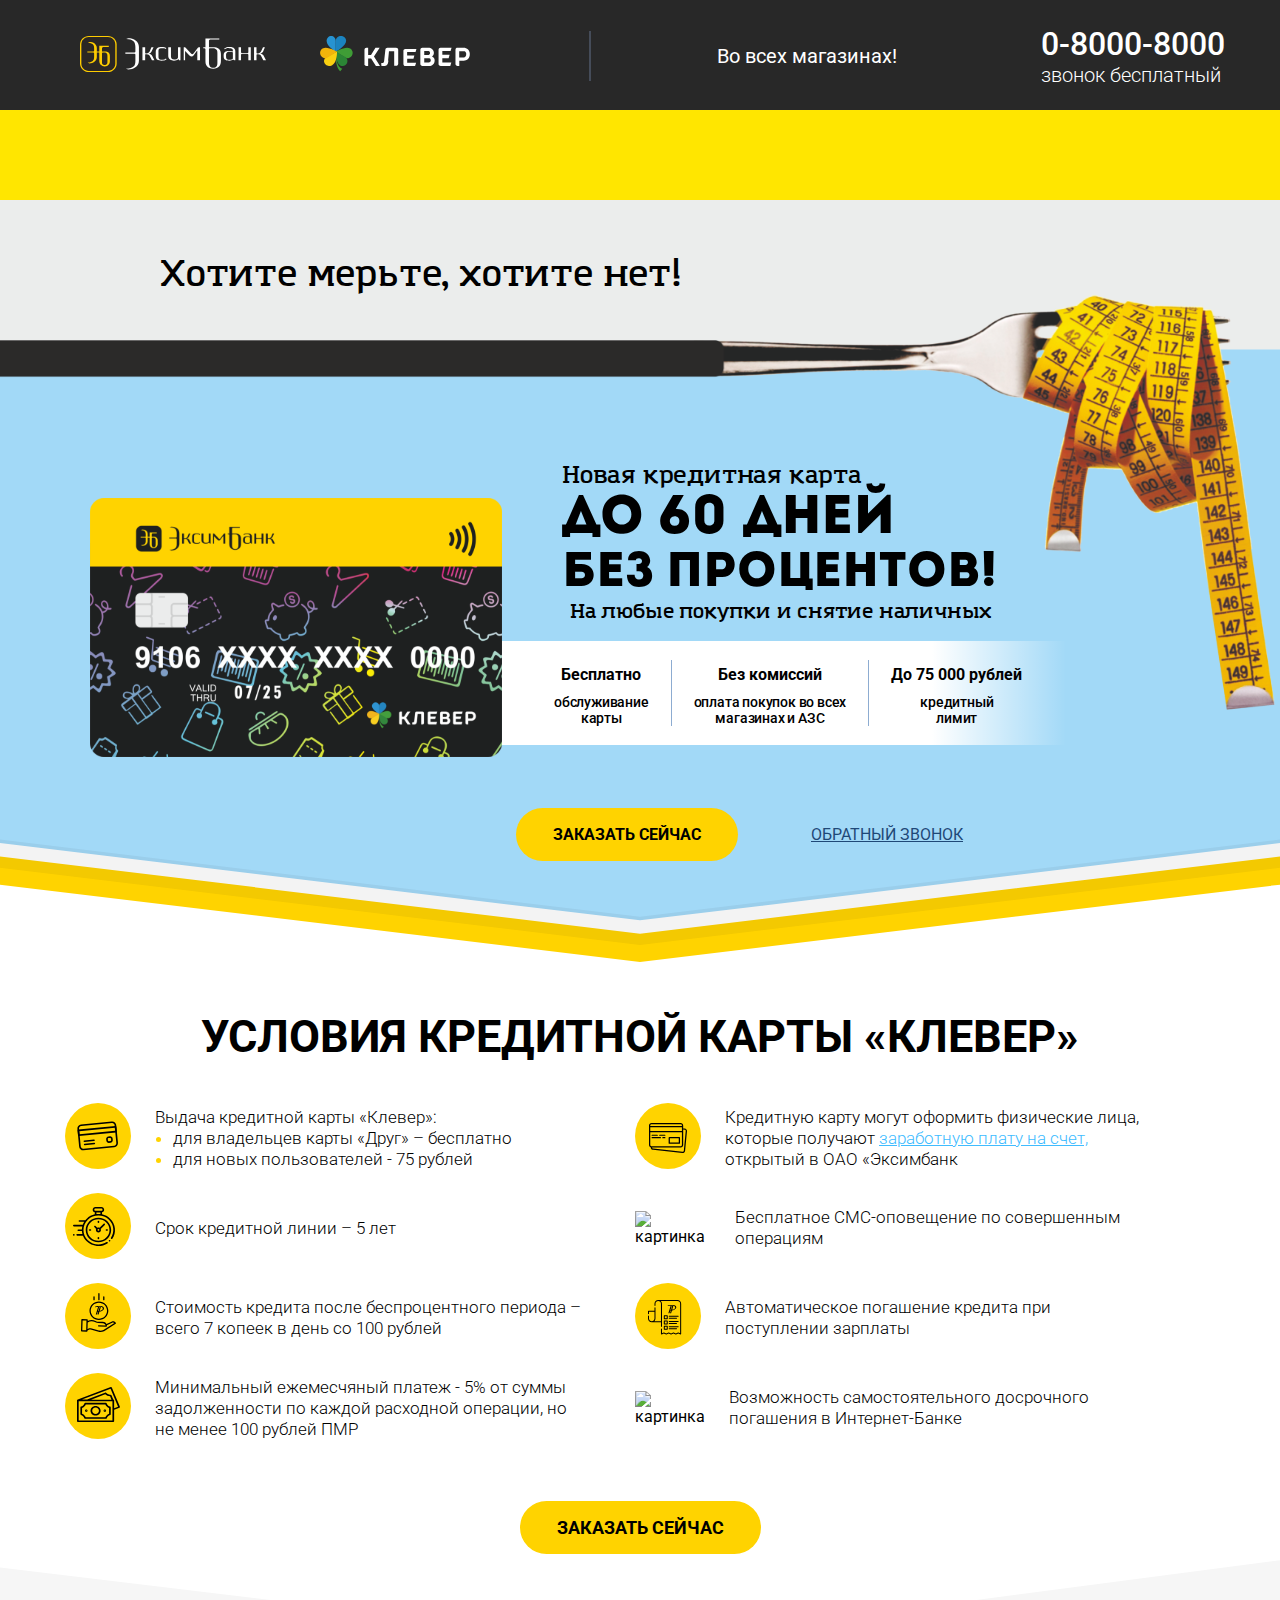
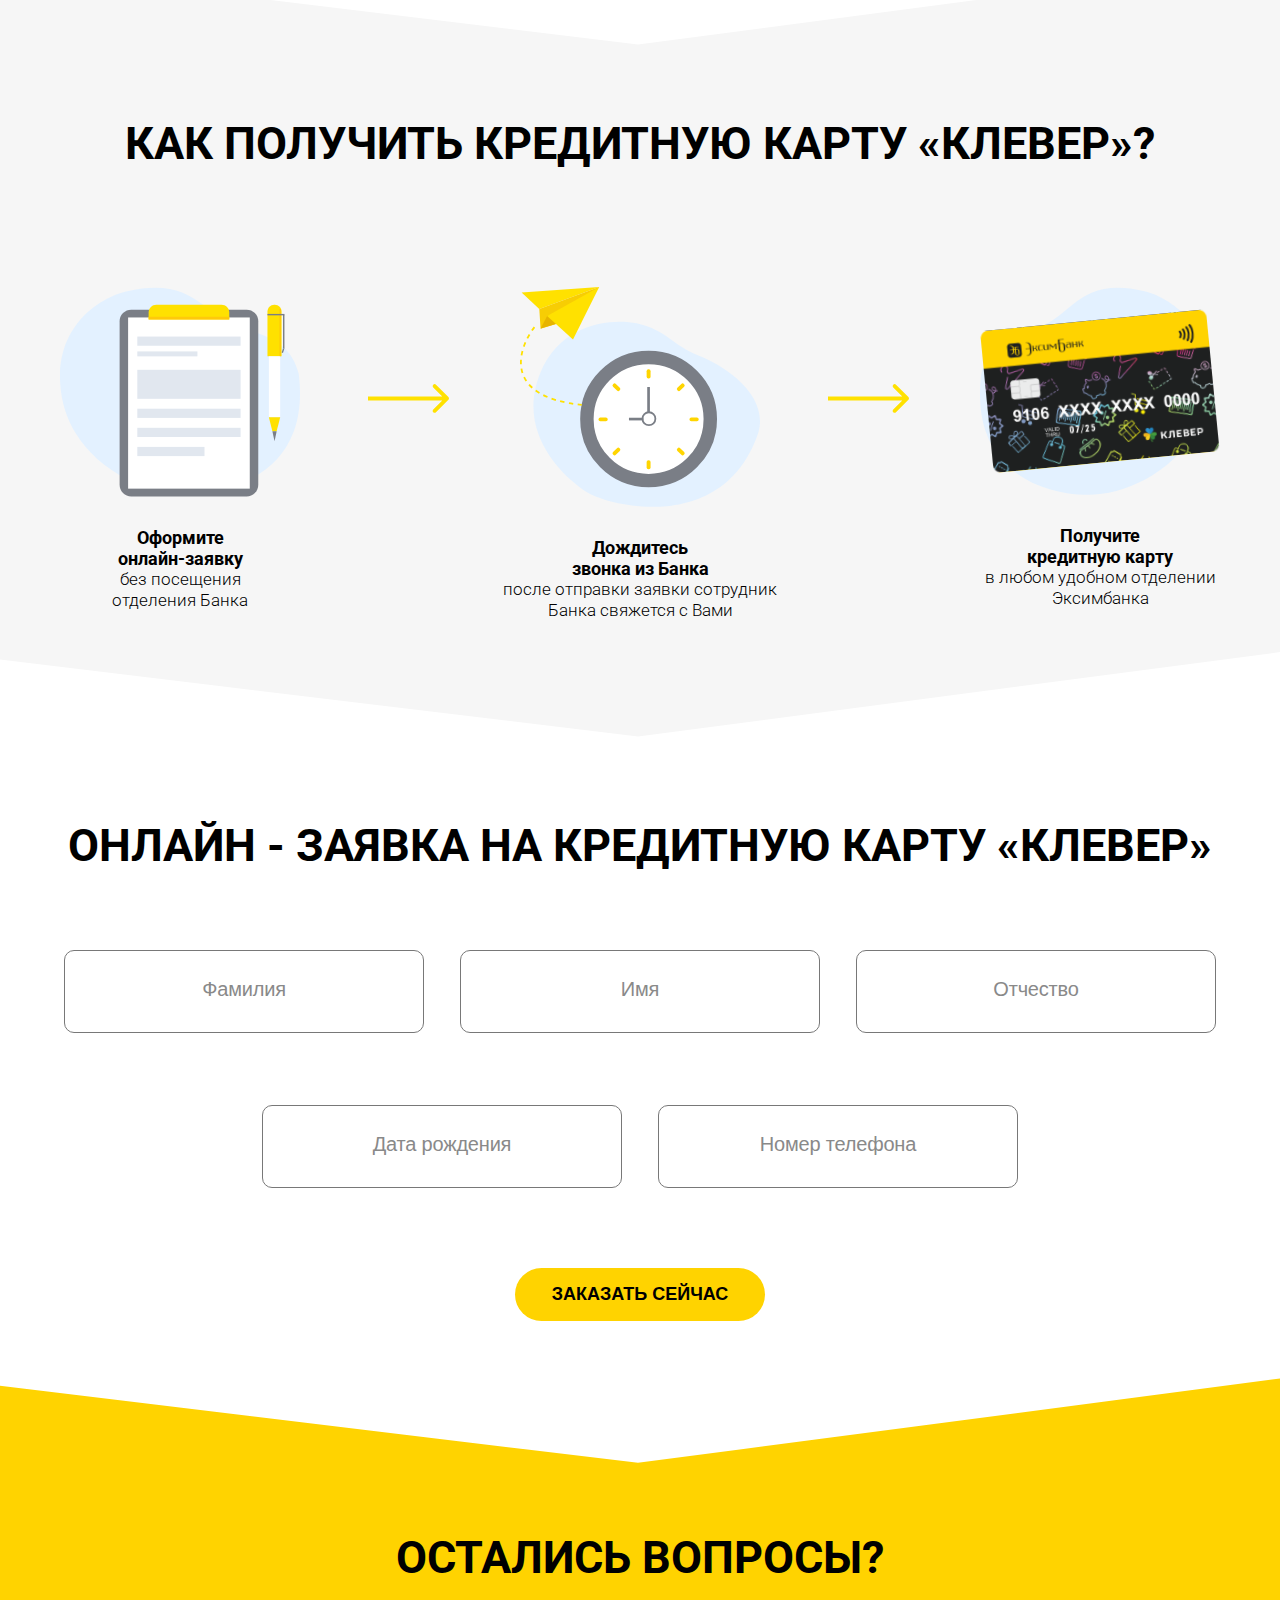
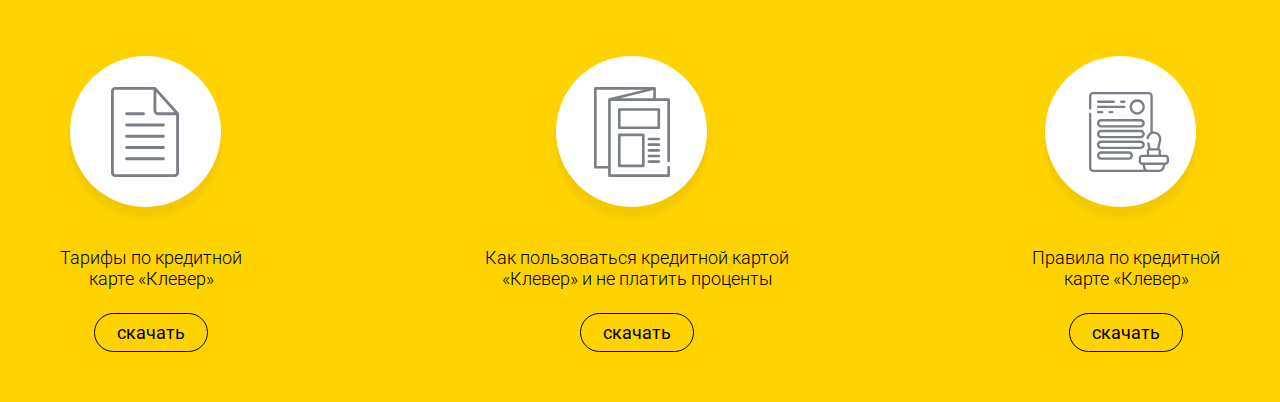
==== commit 99c9678b: "Add files via upload" ====
--- a/index.html
+++ b/index.html
@@ -176,7 +176,7 @@
                <div class="clever-block__item-img">
                   <img src="./img/clever/2.svg" alt="картинка">
                </div>
-               <h3>Дождитесь<br>звонка из Банка<span> после отправки заявки сотрудник <br> Банка свяжется с Вами</span></h3>
+               <h3>Дождитесь<br>звонка из Банка<span> после отправки заявки сотрудник Банка свяжется с Вами</span></h3>
             </div>
             <div class="clever-block__item">
                <div class="clever-block__item-img">
--- a/css/style.css
+++ b/css/style.css
@@ -84,7 +84,7 @@
 .nav-x {
    min-height: 90px;
    background: #EBEDEC;
-   background: #f8df00;
+   background: #ffe600;
 }
  /* ======== preview ======= */
 .preview-text {
@@ -97,14 +97,10 @@
    margin: 0 0 0 160px;
    padding: 57px 0 0 0;
 }
-/* .preview {
-   background: url(../img/fork-2.svg) 50% 0px / cover no-repeat;
-   min-height: 1094px;
-} */
+
 .preview {
    background: url(../img/вилка-на-1920.svg) 0 87px / 100% no-repeat, url(../img/fon-bez-vilki.svg) 50% 0px / cover no-repeat;
    min-height: 1092px;
-
 }
 .preview-block {
    display: flex;
@@ -125,11 +121,10 @@
    letter-spacing: -0.2px;
    padding: 0 0 0 60px;
    margin: 234px 0 3px 787px;
-   /* text-align: center; */
-   }
-   .preview-block__percent {
-      display: block;
-   }
+}
+.preview-block__percent {
+   display: block;
+}
 .preview-block h2 {
 	font-family: 'Intro';
    font-weight: 400;
@@ -158,7 +153,6 @@
 /* ==== preview-block__percent-credit === */
 .preview-block__percent-credit {
    display: flex;
-   /* justify-content: space-between; */
    background: linear-gradient(90deg, #FFFFFF 75.2%, rgba(255, 255, 255, 0) 98.61%);
    text-align: center;
    margin: 22px 0;
@@ -235,14 +229,11 @@
    font-size: 45px;
    line-height: 53px;
 }
-/* ===== */
 .conditions-block {
    display: flex;
-   /* justify-content: center; */
    flex-wrap: wrap;
    margin: 0 0 50px;
 }
-
 .conditions-block__item {
    display: flex;
    align-items: center;
@@ -276,34 +267,33 @@
    color: #40bcff;
 }
    /* кнока заменяется будет */
-   .conditions-btn {
-      margin: 64px auto;
-      width: 241px;
-   }
-   .conditions .btn {
-      font-weight: 700;
-      font-size: 18px;
-      line-height: 21px;
-      text-align: center;
-      text-transform: uppercase;
-      background: #FFD300;
-      border-radius: 31.8449px;
-      text-decoration: none;
-      padding: 16px 37px;
-      color: #000000;
-      transition: .6s all;
-   }
-   .conditions .btn:hover {
-      background: #F2C800;
-   }
-
-   .conditions-btn {
-      display: none;
-   }
+.conditions-btn {
+   margin: 64px auto;
+   width: 241px;
+}
+.conditions .btn {
+   font-weight: 700;
+   font-size: 18px;
+   line-height: 21px;
+   text-align: center;
+   text-transform: uppercase;
+   background: #FFD300;
+   border-radius: 31.8449px;
+   text-decoration: none;
+   padding: 16px 37px;
+   color: #000000;
+   transition: .6s all;
+}
+.conditions .btn:hover {
+   background: #F2C800;
+}
+.conditions-btn {
+   display: none;
+}
 /* ============= clever ============= */
 .clever {
    background: url(../img/clever/fon-clever.svg) 50% 0px / cover no-repeat ;
-   min-height: 100vh;
+   min-height: 820px;
 }
 .clever-btn {
    margin: 64px auto;
@@ -333,7 +323,7 @@
    text-align: center;
    text-transform: uppercase;
    margin-bottom: 117px;
-   padding: 190px 20px 0px 20px;
+   padding: 115px 20px 0px 20px;
 }
 .clever-block {
    display: flex;
@@ -355,7 +345,7 @@
    position: absolute;
    background: url(../img/clever/Arrow-4.svg) 0 0 / 100% no-repeat;
    top: 50%;
-   left: 133%;
+   left: 117%;
    margin-top: -25%;
    min-width: 81px;
    height: 29px;
@@ -485,75 +475,56 @@
    line-height: 21px;
    text-align: center;
    text-decoration-line: underline;
-   color: #ffffff;
-   background:#000000;
+   color: #000000;
    margin: 24px 0 0 0;
-   background: #C4C4C4;
-   /* border: 1px solid #000000; */
+   background: #FFF6CC;
+   background: #FFD300;
+   border: 1px solid #000000;
    border-radius: 25px;
    padding: 8px 22px;
    text-decoration: none;
    transition: 0.6s all;
 }
 .questions-block__item-text a:hover {
-   background: #000000;
-}
-
+   background: #C4C4C4;
+   border: 1px solid #C4C4C4;
+}
 
 /* =============== footer ============= */
-.footer {
+/* .footer {
    background: #303849;
    min-height: 425px;
-}
+} */
 
 
 /* =========== media =========== */
 /* =========== media =========== */
 /* =========== media =========== */
 
-/* ======== media 1800 ======== */
-/* @media (max-width: 1800px) {
-   .preview {
-      min-height: 1042px;
-  }
-   .preview-block {
-      padding: 0px 0px 0 125px;
-  }
-  .preview-title h1 {
-   margin: 200px 0 4px 728px;
-   }
-} */
-
-
 
 /* ======== media 1720 ======== */
 @media (max-width: 1720px) {
    .preview {
-      background: url(../img/вилка-на-1920.svg) 0 124px / 100% no-repeat, url(../img/fon-bez-vilki.svg) 50% 0px / cover no-repeat;
-      min-height: 100vh;
+      background: url(../img/вилка-на-1920.svg) 0 111px / 100% no-repeat, url(../img/fon-bez-vilki.svg) 50% 0px / cover no-repeat;
+      min-height: 1067px;
    }
    .preview-block__percent-credit-item h3 {
       font-size: 30px;
-  }
-}
-
-
+   }
+}
 
 /* ======== media 1640 ======== */
 @media (max-width: 1640px) {
    .preview {
       background: url(../img/вилка-на-1920.svg) 0 96px / 100% no-repeat, url(../img/fon-bez-vilki.svg) 50% 0px / cover no-repeat;
-      min-height: 100vh;
-   }
-   .preview {
-      min-height: 916px;
-  }
-  .preview-block {
-   padding: 0px 0px 0 133px;
-}
+      min-height: 958px;
+   }
+   .preview-block {
+      padding: 0px 0px 0 133px;
+   }
   .preview-text {
-   font-size: 50px;
-   line-height: 60px;
+      font-size: 50px;
+      line-height: 60px;
    }
    .preview-title h1 {
       margin: 210px 0 4px 658px;
@@ -562,24 +533,24 @@
    }
    .preview-block__card {
       width: 525px;
-  }
+   }
    .preview-block h2 {
-   display: block;
-   font-size: 72px;
-   line-height: 72px;
+      display: block;
+      font-size: 72px;
+      line-height: 72px;
    }
    .preview-block h2 span {
-   display: block;
-   font-size: 72px;
-   line-height: 72px;
+      display: block;
+      font-size: 72px;
+      line-height: 72px;
    }
    .preview-block p {
       font-size: 30px;
       line-height: 37px;
-  }
+   }
    .preview-block__percent-credit {
       margin: 27px 0 18px 0px;
-  }
+   }
    .preview-block__percent-credit-item h3 {
       font-size: 23px;
       line-height: 30px;
@@ -589,79 +560,18 @@
       font-size: 16px;
       line-height: 16px;
       padding: 15px 0 0 0;
-  }
-}
-
-/* ======== media 1620 ======== */
-/* @media (max-width: 1620px){
-
-   .preview-title h1 {
-      margin: 195px 0 4px 681px;
-  }
-  .preview-block {
-   padding: 0px 0px 0 78px;
-}
-   .preview-block__percent-credit-item h3 {
-      font-size: 28px;
-  }
-} */
-/* ======== media 1560 ======== */
-/* @media (max-width: 1560px) {
-   .preview {
-      min-height: 885px;
-  }
-  .preview-text {
-   font-size: 43px;
-   line-height: 52px;
-}
-   .preview-title h1 {
-      margin: 170px 0 4px 575px;
-      font-size: 28px;
-      line-height: 36px;
-   }
-   .preview-block {
-      padding: 0px 0px 0 80px;
-   }
-   .preview-block__card {
-      width: 495px;
-  }
-   .preview-block h2 {
-      font-size: 71px;
-      line-height: 65px;
-   }
-   .preview-block h2 span {
-      font-size: 65px;
-      line-height: 65px;
-   }
-   .preview-block p {
-      font-size: 26px;
-      line-height: 29px;
-  }
-   .preview-block__percent-credit-item {
-      padding: 0 30px;
-   }
-   .preview-block__percent-credit-item h3 {
-   font-size: 23px;
-   line-height: 30px;
-   }
-   .preview-block__percent-credit-item p {
-      font-size: 16px;
-      line-height: 16px;
-  }
-
-} */
+   }
+}
 
 /* ======== media 1470 ======== */
+
 @media (max-width: 1470px) {
 
    .preview {
       background: url(../img/вилка-на-1920.svg) 0 79px / 100% no-repeat, url(../img/fon-bez-vilki.svg) 50% 0px / cover no-repeat;
-      min-height: 100vh;
-   }
-   .preview {
       min-height: 822px;
-  }
-  .preview-title h1 {
+   }
+   .preview-title h1 {
    margin: 150px 0 4px 536px;
    }
    .preview-block__card {
@@ -669,7 +579,7 @@
    }
    .preview-block__percent-credit {
       margin: 14px 0 18px 0px;
-  }
+   }
    .preview-block__percent-credit-item h3 {
       font-size: 20px;
       line-height: 30px;
@@ -711,11 +621,11 @@
 @media (max-width: 1300px) {
    .preview {
       min-height: 762px;
-  }
+   }
    .preview-text {
       font-size: 36px;
       line-height: 36px;
-  }
+   }
    .preview-title h1 {
       margin: 168px 0 4px 502px;
       font-size: 24px;
@@ -723,7 +633,7 @@
    }
    .preview-block__card {
       width: 412px;
-  }
+   }
   .preview-block h2 {
    font-size: 54px;
    line-height: 54px;
@@ -752,7 +662,7 @@
    }
    .preview-btn {
       padding: 62px 0 0 236px;
-  }
+   }
 }
 
 /* ======== media 1180 ======== */
@@ -762,7 +672,7 @@
 
    .preview-title h1 {
       margin: 160px 0 4px 496px;
-  }
+   }
    .preview-block__card {
       max-width: 450px;
    }
@@ -802,7 +712,7 @@
       padding: 5px 0;
    }
    .preview {
-      background: url(../img/вилка-на-1920.svg) 0 78px / 100% no-repeat, url(../img/plansh/fon-bez-vilki.svg) 50% 0px / cover no-repeat;
+      background: url(../img/вилка-на-1920.svg) 0 87px / 100% no-repeat, url(../img/plansh/fon-bez-vilki.svg) 50% 0px / cover no-repeat;
       min-height: 1300px;
    }
 
@@ -830,10 +740,10 @@
    }
    .preview-block h2 {
       padding: 0;
-  }
+   }
    .preview-block p {
       padding: 0;
-  }
+   }
    .preview-block__card {
       margin: 0;
       padding: 7px 0 0 60px;
@@ -908,7 +818,7 @@
    }
    .conditions-block__item {
       margin: 10px 0 10px 10px;
-  }
+   }
 /* ======== clever */
    .clever-block__item-img::after {
       top: 50%;
@@ -921,19 +831,10 @@
 
 /* ======== media 1120 ======== */
 @media (max-width: 1120px) {
-   .header-block__logo a {
-      display: block;
-     }
-     .header-block__logo {
-      border: none;
-      padding: 5px 0;
-   }
-   /* ==================== */
-
-/* = ======== = */
+
    .conditions-bl {
       margin: 30px 0 40px;
-  }
+   }
   .clever-block__item-img::after {
    top: 50%;
    left: 100%;
@@ -945,27 +846,25 @@
    .conditions-btn {
       margin: 50px auto;
    }
-   /* .clever-block {
-      margin-bottom: 50px;
-   } */
-
-}
-
+}
+
+/* ======== media 1070 ======== */
+@media (max-width: 1070px) {
+   .clever {
+      background: url(../img/clever/fon-clever.svg) 50% 0px / cover no-repeat;
+      min-height: 855px;
+   }
+   .clever h2 {
+      padding: 115px 145px 0px;
+  }
+}
 
 /* ======== media 950 ======== */
 @media (max-width: 950px) {
-
    .clever h2 {
       margin-bottom: 64px;
-      padding: 190px 20px 0px 20px;
-  }
-
-   /* .clever {
-      background: url(../img/clever/fon-clever.svg) 50% 0px / cover no-repeat;
-      min-height: 100vh;
-      padding-bottom: 200px;
-  } */
-
+      padding: 170px 145px 0px;
+   }
     /*    =======   clever ======   */
    .clever-block__item-img::after {
       content: '';
@@ -979,7 +878,7 @@
       min-width: 81px;
       height: 29px;
       z-index: 5;
-  }
+   }
    .clever-block {
       display: flex;
       flex-direction: column;
@@ -1006,7 +905,15 @@
    }
    .clever-block__item h3 span {
       text-align: left;
+   }
+}
+
+/* ======== media 920 ======== */
+@media (max-width: 920px) {
+   .clever h2 {
+      padding: 170px 68px 0px;
   }
+
 }
 
 /* ======== media 850 ======== */
@@ -1021,17 +928,14 @@
    }
 }
 
-
-
 /* ======== media 768 ======== */
 /* ======== media 768 ======== */
 /* ======== media 768 ======== */
 
-
 @media (max-width: 768px) {
 
    .preview {
-      background: url(../img/plansh/вилка.svg) 0 39px / 100% no-repeat, url(../img/plansh/fon-bez-vilki.svg) 50% 0px / cover no-repeat;
+      background: url(../img/plansh/вилка.svg) 0 28px / 100% no-repeat, url(../img/plansh/fon-bez-vilki.svg) 50% 0px / cover no-repeat;
       min-height: 928px;
       padding-top: 26px;
    }
@@ -1045,7 +949,7 @@
       margin: 82px 0 4px 60px;
       font-size: 25px;
       line-height: 33px;
-  }
+   }
    .preview-block__card {
       width: 364px;
    }
@@ -1060,7 +964,7 @@
    }
    .preview-block__percent-credit {
       margin: 9px 0;
-  }
+   }
    .preview-text {
       margin: 0;
       padding: 8 30px;
@@ -1113,22 +1017,21 @@
    .conditions-block__item {
       margin: 10px 0 10px 79px;
    }
-
    /* кнока заменяется */
    .conditions-btn {
       margin: 64px auto;
-      width: 241px;
+      max-width: 241px;
    }
    .conditions .btn {
       font-weight: 700;
-      font-size: 18px;
+      font-size: 17px;
       line-height: 21px;
       text-align: center;
       text-transform: uppercase;
       background: #FFD300;
       border-radius: 31.8449px;
       text-decoration: none;
-      padding: 16px 37px;
+      padding: 16px 33px;
       color: #000000;
       transition: .6s all;
    }
@@ -1139,7 +1042,6 @@
       display: block;
       margin: 54px auto 30px;
    }
-
    /*  === clever-block === */
    .clever {
       background: url(../img/clever/fon-clever-768.svg) 50% 0px / cover no-repeat;
@@ -1148,15 +1050,12 @@
    .clever-btn {
       display: none;
    }
-
-
    .clever h2 {
       font-size: 35px;
       line-height: 41px;
       margin-bottom: 0;
-      padding: 110px 0px 0 0px;
-   }
-
+      padding: 110px 80px 0px;
+   }
    .clever-block {
       display: flex;
       flex-direction: column;
@@ -1178,7 +1077,7 @@
       min-width: 12px;
       height: 62px;
       z-index: 5;
-  }
+   }
    .clever-block__item h3 {
       margin: 25px 0 0 0;
       font-size: 23px;
@@ -1209,12 +1108,12 @@
    }
    .clever-fofm form .btn {
       margin: 40px 0 0px 0;
-  }
+   }
    .questions-block {
       display: flex;
       flex-direction: column;
       justify-content: center;
-      padding-bottom: 50px;
+      padding-bottom: 15px;
    }
    .questions-block__item {
       padding: 30px 20px;
@@ -1232,8 +1131,8 @@
    }
    .questions-block__item-img {
       width: 168px;
-      margin: 0 40px 0 40px;
-  }
+      margin: 0 50px 0 40px;
+   }
    .questions-block__item-text {
       text-align: left;
       margin-top: 17px;
@@ -1247,9 +1146,8 @@
    }
    .questions-block__item-text a {
       margin: 12px 0 0 0;
-  }
-}
-
+   }
+}
 /* ======== media 750 ======== */
 @media (max-width: 750px) {
    .preview {
@@ -1280,7 +1178,7 @@
    }
    .conditions-bl {
       padding: 0 100px;
-  }
+   }
    .clever h2 {
       margin-bottom: 0;
       padding: 53px 40px 0 40px;
@@ -1296,14 +1194,14 @@
       line-height: 21px;
       text-align: left;
       color: #000000;
-  }
+   }
 }
 /* ======== media 600 ======== */
 @media (max-width: 600px) {
    .questions-block__item-img {
       width: 170px;
-      margin: 0px 20px 0 20px;
-  }
+      margin: 0px 50px 0 20px;
+   }
 }
 /* ======== media 590 ======== */
 @media (max-width: 590px) {
@@ -1324,7 +1222,7 @@
    }
    .header-block__phone-img {
       margin: 4px 17px 0 0;
-  }
+   }
   .header-block {
    padding: 12px 30px 0;
    }
@@ -1368,7 +1266,6 @@
   .conditions-bl {
    padding: 0 43px;
    }
-
    .clever h2 {
       font-weight: 700;
       font-size: 29px;
@@ -1383,13 +1280,12 @@
       height: 83px;
       margin: 10px 10px;
    }
-
    .clever-block__item-img {
       margin: 0 51px 0 51px;
-  }
+   }
   .clever-block__item-img::after {
    left: 142px;
-}
+   }
    .clever-block__item h3 {
       font-size: 18px;
       line-height: 27px;
@@ -1405,7 +1301,6 @@
    }
 }
 
-
 /* ========   мобилка  ======== */
 
 /* =========   media 512   ========= */
@@ -1415,13 +1310,13 @@
 
 @media (max-width: 512px) {
    .preview {
-      background: url(../img/mobilca/вилка.svg) 0 88px / 100% no-repeat,url(../img/mobilca/fon-moilka-bez-vilki.svg) 50% 0px / cover no-repeat;
+      background: url(../img/mobilca/вилка.svg) 0 83px / 100% no-repeat,url(../img/mobilca/fon-moilka-bez-vilki.svg) 50% 0px / cover no-repeat;
       /* padding: 0 0 102px 0; */
-  }
+   }
   .preview-text {
    font-size: 30px;
    line-height: 39px;
-   padding: 36px 0 0 0px;
+   padding: 24px 0 0 0px;
    text-align: center;
    }
    .preview-title h1 {
@@ -1436,7 +1331,7 @@
    }
    .preview-block__percent-top-text {
       padding: 21px 0 0 33px;
-  }
+   }
   .preview-block__percent-top-text h2 span {
    font-weight: 400;
    font-size: 47px;
@@ -1471,7 +1366,7 @@
       padding: 12px 27px;
    }
    .preview-btn {
-      margin-top: 35px;
+      margin-top: 24px;
    }
    .preview-btn-2 {
       font-size: 15px;
@@ -1483,7 +1378,7 @@
    /* =====   conditions   ====== */
    .conditions-bl {
       margin: 25px 0 11px 0;
-  }
+   }
    .conditions-bl h3 {
       font-size: 25px;
       line-height: 29px;
@@ -1491,7 +1386,7 @@
    }
    .conditions-block {
       margin: 0 0 16px;
-  }
+   }
    .conditions-block__item {
       margin: 10px 0 10px 20px;
    }
@@ -1503,11 +1398,14 @@
       font-size: 15px;
       line-height: 132.69%;
    }
+   .conditions-btn {
+      margin: 54px auto 3px;
+  }
       /* ===== clever ===== */
    .clever {
       background: url(../img/clever/fon-clever-512.svg) 50% 0 / cover no-repeat;
       min-height: 100vh;
-  }
+   }
    .clever-btn {
       margin: 16px auto 0;
       width: 195px;
@@ -1521,10 +1419,12 @@
       padding: 82 34px 0;
       font-size: 25px;
       line-height: 29px;
+      margin-bottom: 15px;
+      padding: 86px 42px 0;
    }
    .clever-block {
       padding-top: 26px;
-  }
+   }
    .clever-block__item {
       position: relative;
       display: flex;
@@ -1538,19 +1438,19 @@
    .clever-block__item {
     justify-content: center;
     padding-bottom: 80px;
-}
+   }
    .clever-block__item h3 {
       font-size: 18px;
       line-height: 21px;
       max-width: 370px;
       text-align: center;
-  }
+   }
    .clever-block__item h3 span {
       font-size: 18px;
       line-height: 21px;
       max-width: 370px;
       text-align: center;
-  }
+   }
 
    .clever-block__item-img::after {
       display: none;
@@ -1568,6 +1468,9 @@
       width: 366px;
       height: 83px;
       margin: 10px 10px;
+   }
+   .clever-fofm form .btn {
+      margin: 40px 0 8px 0;
   }
    /* ====== questions ===== */
   .questions {
@@ -1577,13 +1480,16 @@
    .questions h2 {
       font-size: 25px;
       line-height: 29px;
-      padding: 117px 0 0px;
+      padding: 105px 0 25px;
    }
    .questions-block__item {
       padding: 25px 20px;
       display: flex;
       flex-direction: column;
       align-items: center;
+   }
+   .questions-block__item-img {
+      margin: 0px;
    }
    .questions-block__item-text {
       text-align: center;
@@ -1609,8 +1515,9 @@
   }
   .preview {
    background: url(../img/mobilca/вилка.svg) 0 72px / 100% no-repeat,url(../img/mobilca/fon-moilka-bez-vilki.svg) 50% 0px / cover no-repeat;
-   padding: 0 0 102px 0;
-}
+   padding: 0;
+   min-height: 850px;
+   }
    .preview-text {
       font-size: 23px;
       padding: 35px 10px 0 10px;
@@ -1619,26 +1526,25 @@
       width: 274px;
       margin: 5px 0 0 35px;
       padding: 0;
-  }
+   }
    .preview-block__percent-top-text h2 {
-   font-size: 45px;
+      font-size: 45px;
    }
    .preview-block__percent-top-text h2 span {
-   font-size: 45px;
-   }
-   .preview-block p {
+      font-size: 45px;
+   }
+      .preview-block p {
       font-size: 15px;
-  }
-  .preview-block__percent-credit {
-   padding: 17px 5px;
-}
-  .preview-block__percent-credit-item h3 {
-   font-size: 14px;
-   }
-  .preview-block__percent-credit-item p {
-   font-size: 14px;
-   }
-
+   }
+   .preview-block__percent-credit {
+      padding: 17px 5px;
+   }
+   .preview-block__percent-credit-item h3 {
+      font-size: 14px;
+   }
+   .preview-block__percent-credit-item p {
+      font-size: 14px;
+   }
    /* =====  condition  ==== */
    .conditions-bl {
       padding: 0;
@@ -1655,9 +1561,7 @@
    .conditions-block__item-text ul {
       font-size: 14px;
   }
-
-}
-
+}
 
 /* ============   @media 450   ============ */
 @media (max-width: 450px) {
@@ -1669,11 +1573,14 @@
 
 /* ============   @media 432   ============ */
 @media (max-width: 432px) {
+   .preview {
+      min-height: 800px;
+   }
    .preview-title h1 {
       margin: 80px 0 0px 33px;
       font-size: 18px;
       line-height: 29px;
-  }
+   }
    .preview-block__card {
       width: 214px;
       margin: 5px 0 0 35px;
@@ -1688,7 +1595,7 @@
    }
    .conditions-block__item-text p {
       font-size: 13px;
-  }
+   }
   .conditions-block__item-text ul {
    font-size: 14px;
    }
@@ -1698,25 +1605,28 @@
    }
    .clever-block__zayvka h2 {
       padding: 82px 46px 0;
-  }
-
-
+   }
+   .preview-btn-2 {
+      font-size: 15px;
+      line-height: 18px;
+      padding-top: 0;
+   }
 }
 /* ============   @media 400   ============ */
 
 @media (max-width: 400px) {
    .preview {
       background: url(../img/mobilca/вилка.svg) 0 63px / 100% no-repeat,url(../img/mobilca/fon-moilka-bez-vilki.svg) 50% 0px / cover no-repeat;
-      min-height: 750px;
+      min-height: 720px;
    }
    .preview-text {
       font-size: 21px;
       padding: 38px 10px 0 10px;
-  }
+   }
    .preview-title h1 {
-   margin: 84px 0 0px 33px;
-   font-size: 18px;
-   line-height: 29px;
+      margin: 84px 0 0px 33px;
+      font-size: 18px;
+      line-height: 29px;
    }
    .preview-block__percent-top-text h2 {
       font-size: 32px;
@@ -1747,9 +1657,7 @@
   .conditions-block__item-text ul {
       font-size: 12px;
    }
-   .clever-block__zayvka h2 {
-
-   }
+
    .clever-fofm form input {
       max-width: 270px;
       height: 66px;
@@ -1758,15 +1666,14 @@
    .clever-block__zayvka h2 {
       padding: 82px 30px 0;
   }
-
 }
 
 /* ============   @media 368   ============ */
 
 @media (max-width: 368px) {
    .preview {
-      min-height: 750px;
-  }
+      min-height: 700px;
+   }
    .preview-text {
       padding: 38px 0px 0 0;
    }
@@ -1782,18 +1689,18 @@
    }
    .preview-block__percent-top-text {
       padding: 21px 0 0 17px;
-  }
+   }
    .conditions-bl h3 {
       padding: 0;
    }
   .conditions-block__item {
-   margin: 10px 0 10px 14px;
+      margin: 10px 0 10px 14px;
    }
    .conditions-block__item-text {
       padding: 0 0 0 10px;
    }
    .conditions-block__item-text p {
-      font-size: 13px;
+      font-size: 12px;
       line-height: 18px;
    }
    .conditions-block__item-text ul {
@@ -1809,7 +1716,5 @@
    .clever-block__zayvka h2 {
       padding: 82px 14px 0;
   }
-
-
-}
-
+}
+
